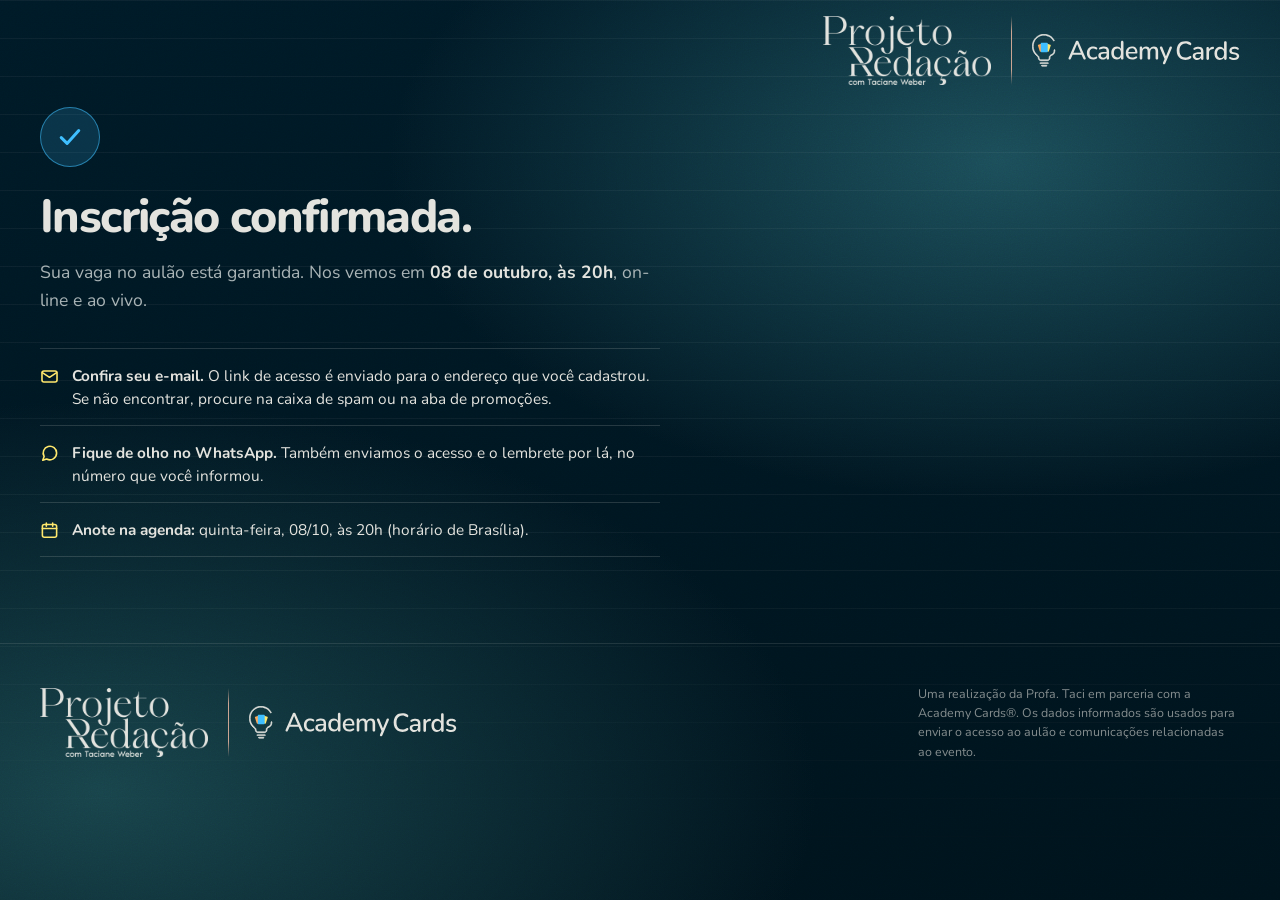
==== obrigado.html @ e360061c "Landing page do aulão Nova Cartilha do ENEM Página estática de evento único com conversão em inscriç" ====
<!DOCTYPE html>
<html lang="pt-BR">
<head>
<meta charset="UTF-8">
<meta name="viewport" content="width=device-width, initial-scale=1">
<title>Inscrição confirmada | Aulão Nova Cartilha do ENEM</title>
<meta name="description" content="Sua inscrição no aulão gratuito da nova Cartilha do ENEM foi registrada. O link de acesso chega por e-mail e WhatsApp.">
<meta name="robots" content="noindex, follow">

<link rel="icon" href="assets/img/favicon.svg" type="image/svg+xml">
<link rel="icon" href="assets/img/favicon-32.png" sizes="32x32">
<link rel="apple-touch-icon" href="assets/img/apple-touch-icon.png">
<meta name="theme-color" content="#001A27">

<link rel="preload" href="assets/fonts/nunito.woff2" as="font" type="font/woff2" crossorigin>
<link rel="stylesheet" href="assets/css/styles.css">
</head>

<body>
<div class="backdrop" aria-hidden="true"></div>

<header class="masthead masthead--flush">
  <div class="wrap">
    <div class="lockup rise" style="animation-delay:.05s">
      <img class="lockup__taci" src="assets/img/taci-wordmark.webp"
           alt="Projeto Redação com Taciane Weber" width="420" height="172">
      <div class="lockup__rule" aria-hidden="true"></div>
      <img class="lockup__academy" src="assets/img/academy-bone.svg"
           alt="Academy Cards" width="173" height="27">
    </div>
  </div>
</header>

<main class="thanks">
  <div class="wrap">
    <div class="thanks__inner">

      <div class="thanks__check rise" style="animation-delay:.12s" aria-hidden="true">
        <svg viewBox="0 0 24 24" fill="none" stroke="currentColor" stroke-width="2.6"
             stroke-linecap="round" stroke-linejoin="round">
          <path d="M4.5 12.5l5 5 10-11"/>
        </svg>
      </div>

      <h1 class="thanks__title rise" style="animation-delay:.18s">
        Inscrição confirmada.
      </h1>

      <p class="thanks__lede rise" style="animation-delay:.24s">
        Sua vaga no aulão está garantida. Nos vemos em
        <strong>08 de outubro, às 20h</strong>, on-line e ao vivo.
      </p>

      <ul class="steps rise" style="animation-delay:.3s">
        <li>
          <svg viewBox="0 0 24 24" fill="none" stroke="currentColor" stroke-width="2"
               stroke-linecap="round" stroke-linejoin="round" aria-hidden="true">
            <rect x="2.5" y="5" width="19" height="14" rx="2.5"/>
            <path d="M3 7l9 6 9-6"/>
          </svg>
          <span>
            <strong>Confira seu e-mail.</strong> O link de acesso é enviado para o
            endereço que você cadastrou. Se não encontrar, procure na caixa de
            spam ou na aba de promoções.
          </span>
        </li>
        <li>
          <svg viewBox="0 0 24 24" fill="none" stroke="currentColor" stroke-width="2"
               stroke-linecap="round" stroke-linejoin="round" aria-hidden="true">
            <path d="M21 11.5a8.5 8.5 0 01-12.6 7.4L3.5 20.5l1.7-4.8A8.5 8.5 0 1121 11.5z"/>
          </svg>
          <span>
            <strong>Fique de olho no WhatsApp.</strong> Também enviamos o acesso e
            o lembrete por lá, no número que você informou.
          </span>
        </li>
        <li>
          <svg viewBox="0 0 24 24" fill="none" stroke="currentColor" stroke-width="2"
               stroke-linecap="round" stroke-linejoin="round" aria-hidden="true">
            <rect x="3" y="4.5" width="18" height="16" rx="2.5"/>
            <path d="M3 9.5h18M8 2.5v4M16 2.5v4"/>
          </svg>
          <span>
            <strong>Anote na agenda:</strong> quinta-feira, 08/10, às 20h
            (horário de Brasília).
          </span>
        </li>
      </ul>

    </div>
  </div>
</main>

<footer class="footer">
  <div class="wrap footer__inner">
    <div class="lockup">
      <img class="lockup__taci" src="assets/img/taci-wordmark.webp"
           alt="Projeto Redação com Taciane Weber" width="420" height="172"
           loading="lazy" decoding="async">
      <div class="lockup__rule" aria-hidden="true"></div>
      <img class="lockup__academy" src="assets/img/academy-bone.svg"
           alt="Academy Cards" width="173" height="27" loading="lazy" decoding="async">
    </div>
    <p class="footer__fine">
      Uma realização da Profa. Taci em parceria com a Academy Cards®.
      Os dados informados são usados para enviar o acesso ao aulão e
      comunicações relacionadas ao evento.
    </p>
  </div>
</footer>
</body>
</html>
---- assets/css/styles.css ----
@import url("fonts.css");

/* ==========================================================================
   Aulão "Nova Cartilha do ENEM" - Profa. Taci × Academy Cards
   --------------------------------------------------------------------------
   Conceito: a página faz a ponte entre as duas identidades -
     · fundo navy da Academy com bloom teal da Taci - ela é iluminada pela parceria
     · pauta de folha de redação ao fundo, em opacidade mínima
   O azul #3FBFFF é reservado ao CTA e à tag: o botão é o ponto mais luminoso.

   Tipografia: Nunito em toda a página, a fonte oficial do manual da Academy
   Cards. Os títulos usam o peso 800 com tracking fechado, o que dá a eles
   presença de display sem sair da família da marca.
   ========================================================================== */

:root {
  /* Paleta-ponte */
  --navy: #001a27;
  --navy-deep: #00131c;
  --teal: #18434a;
  --bone: #e3e3de;
  --bone-dim: #a9b4b6;
  --blue: #3fbfff;
  --blue-hi: #7fd4ff;
  --rose: #cba593;
  --amber: #ffe86d;
  --paper: #f7f6f2;
  --danger: #a63a2b;
  --danger-on-dark: #ff9b8c;

  /* Tipografia - somente Nunito, fonte oficial da Academy Cards. */
  --sans: "Nunito", ui-sans-serif, "Segoe UI", system-ui, sans-serif;

  /* Ritmo */
  --gutter: 20px;
  --maxw: 1280px;
  --radius: 14px;
  --radius-lg: 22px;

  /* Sombras */
  --lift: 0 18px 50px -12px rgb(0 8 12 / 0.55);
  --lift-sm: 0 8px 24px -8px rgb(0 8 12 / 0.45);
}

@media (min-width: 768px) {
  :root { --gutter: 40px; }
}

/* --- Reset enxuto --------------------------------------------------------- */

*, *::before, *::after { box-sizing: border-box; }

html { -webkit-text-size-adjust: 100%; scroll-behavior: smooth; }

@media (prefers-reduced-motion: reduce) {
  html { scroll-behavior: auto; }
  *, *::before, *::after {
    animation-duration: 0.01ms !important;
    animation-iteration-count: 1 !important;
    transition-duration: 0.01ms !important;
  }
}

body {
  margin: 0;
  background: var(--navy);
  color: var(--bone);
  font-family: var(--sans);
  font-size: 1rem;
  line-height: 1.6;
  font-synthesis-weight: none;
  -webkit-font-smoothing: antialiased;
  overflow-x: hidden;
}

img, svg { display: block; max-width: 100%; }
h1, h2, h3, p, ul, figure { margin: 0; }
ul { padding: 0; list-style: none; }

:focus-visible {
  outline: 3px solid var(--blue);
  outline-offset: 3px;
  border-radius: 4px;
}

.wrap {
  width: 100%;
  max-width: var(--maxw);
  margin-inline: auto;
  padding-inline: var(--gutter);
}

.sr-only {
  position: absolute; width: 1px; height: 1px;
  padding: 0; margin: -1px; overflow: hidden;
  clip-path: inset(50%); white-space: nowrap;
}

/* --- Fundo: navy + bloom teal + pauta de redação -------------------------- */

.backdrop {
  position: fixed;
  inset: 0;
  z-index: -1;
  pointer-events: none;
  background:
    radial-gradient(
      70% 55% at 78% 18%,
      color-mix(in srgb, var(--teal) 92%, var(--blue)) 0%,
      transparent 68%
    ),
    radial-gradient(90% 70% at 8% 88%, var(--teal) 0%, transparent 62%),
    linear-gradient(175deg, var(--navy) 0%, var(--navy-deep) 100%);
}

/* Pauta de folha de redação. O motivo que diz "redação" sem nenhum clichê. */
.backdrop::before {
  content: "";
  position: absolute;
  inset: 0;
  background-image: repeating-linear-gradient(
    to bottom,
    color-mix(in srgb, var(--bone) 5%, transparent) 0 1px,
    transparent 1px 38px
  );
  mask-image: linear-gradient(to bottom, #000 0%, #000 62%, transparent 96%);
  -webkit-mask-image: linear-gradient(to bottom, #000 0%, #000 62%, transparent 96%);
}

/* Grão sutil, gerado via SVG - zero requisições extras. */
.backdrop::after {
  content: "";
  position: absolute;
  inset: 0;
  opacity: 0.16;
  mix-blend-mode: overlay;
  background-image: url("data:image/svg+xml,%3Csvg xmlns='http://www.w3.org/2000/svg' width='180' height='180'%3E%3Cfilter id='n'%3E%3CfeTurbulence type='fractalNoise' baseFrequency='0.85' numOctaves='3' stitchTiles='stitch'/%3E%3C/filter%3E%3Crect width='180' height='180' filter='url(%23n)'/%3E%3C/svg%3E");
}

/* --- Entrada escalonada --------------------------------------------------- */

@keyframes rise {
  from { opacity: 0; transform: translateY(14px); }
  to   { opacity: 1; transform: none; }
}

.rise {
  animation: rise 0.7s cubic-bezier(0.22, 1, 0.36, 1) backwards;
}

/* --- Header: lockup da parceria (não é menu) ------------------------------ */

/* O respiro de baixo é bem maior que o de cima: o card do formulário começa
   na altura do topo do hero e, com padding simétrico, encostava no lockup. */
.masthead {
  padding-block: clamp(14px, 4vw, 16px) clamp(22px, 4.5vw, 46px);
}

/* O respiro de baixo existe para o card do formulário não encostar no
   lockup. Na /obrigado não há card, e ele só empurrava o conteúdo. */
.masthead--flush { padding-bottom: 0; }

.lockup {
  display: flex;
  align-items: center;
  gap: clamp(12px, 3vw, 20px);
}

/* Lockup da parceria ancorado à direita, contrapondo o título alinhado
   à esquerda logo abaixo. */
.masthead .lockup { justify-content: flex-end; }

.lockup__taci {
  width: clamp(116px, 24vw, 168px);
  height: auto;
}

.lockup__rule {
  width: 1px;
  align-self: stretch;
  min-height: 34px;
  background: linear-gradient(
    to bottom, transparent, var(--rose) 22%, var(--rose) 78%, transparent
  );
  flex: none;
}

/* Bem maior que a medida bruta da Taci: o lockup da Academy é horizontal e
   baixo (6,4:1), então em largura igual ele ocupa menos da metade da altura
   do wordmark da Taci. Só com esta folga as duas marcas pesam o mesmo. */
.lockup__academy {
  width: clamp(138px, 29vw, 208px);
  height: auto;
}

/* --- Hero ----------------------------------------------------------------- */

.hero { padding-block: clamp(6px, 2vw, 12px) clamp(44px, 7vw, 72px); }

/* No mobile tudo empilha na ordem do DOM:
   tag → título → subtítulo → linha de data → apoio → formulário.

   No desktop são DUAS colunas: o texto do hero à esquerda e o formulário
   como coluna irmã, alinhada ao topo, ao lado do título. Com a foto fora
   da dobra a coluna esquerda é só texto, então o layout de duas colunas
   já cabe bem antes de 1200px. */
@media (min-width: 1040px) {
  .hero__grid {
    display: grid;
    grid-template-columns: minmax(0, 1fr) minmax(384px, 430px);
    align-items: start;
    column-gap: clamp(32px, 3.6vw, 52px);
  }

  /* A coluna de texto não acompanha toda a largura disponível: acima de
     ~660px o título vira uma faixa esticada e o bloco perde unidade. O que
     sobra da coluna vira respiro entre o texto e o card do formulário. */
  .hero__main { max-width: 660px; }

  /* Um pouco menor que os 3.6rem do mobile-first, para a segunda linha do
     título caber inteira dentro desses 660px. */
  .hero__title { font-size: clamp(2.5rem, 3.4vw, 3.05rem); }
}

/* Espaço entre a coluna do hero e o formulário quando ainda estão empilhados. */
@media (max-width: 1039.98px) {
  .hero__main { margin-bottom: clamp(26px, 5vw, 38px); }
}

.tag {
  display: inline-flex;
  align-items: center;
  gap: 9px;
  padding: 7px 16px 7px 13px;
  border-radius: 999px;
  background: var(--blue);
  color: var(--navy);
  font-size: 0.74rem;
  font-weight: 800;
  letter-spacing: 0.1em;
  text-transform: uppercase;
  box-shadow: 0 0 0 1px color-mix(in srgb, var(--blue) 40%, transparent),
              0 0 34px -6px color-mix(in srgb, var(--blue) 70%, transparent);
}

/* Ponto "ao vivo" pulsante - o único movimento contínuo da página. */
.tag__dot {
  width: 7px; height: 7px;
  border-radius: 50%;
  background: var(--navy);
  animation: blip 2.4s ease-in-out infinite;
}

@keyframes blip {
  0%, 100% { opacity: 1; transform: scale(1); }
  50%      { opacity: 0.35; transform: scale(0.7); }
}

.hero__title {
  font-weight: 800;
  font-size: clamp(2.1rem, 7.4vw, 3.6rem);
  line-height: 1.06;
  letter-spacing: -0.035em;
  margin-block: clamp(13px, 3.6vw, 14px) 0;
  text-wrap: balance;
}

.hero__title em {
  font-style: normal;
  font-weight: 800;
  color: var(--blue-hi);
}

.hero__sub {
  font-size: clamp(0.98rem, 2.4vw, 1.1rem);
  font-weight: 600;
  line-height: 1.45;
  color: var(--bone);
  margin-top: clamp(10px, 2.6vw, 12px);
  max-width: 34ch;
  text-wrap: balance;
}

@media (min-width: 1040px) { .hero__sub { max-width: 48ch; } }

.hero__sub strong { font-weight: 800; }

/* Quando o evento acontece. Fica imediatamente abaixo do subtitulo porque e a
   informacao que mais decide a inscricao. Sem --blue aqui: o azul e exclusivo
   do CTA e da tag, para o botao seguir sendo o ponto mais luminoso da tela. */
.eventline {
  display: flex;
  flex-wrap: wrap;
  align-items: baseline;
  gap: 4px 12px;
  margin-top: clamp(12px, 2vw, 14px);
  padding-block: clamp(8px, 1.2vw, 10px);
  border-top: 1px solid color-mix(in srgb, var(--bone) 22%, transparent);
  border-bottom: 1px solid color-mix(in srgb, var(--bone) 22%, transparent);
  font-size: clamp(0.98rem, 2.6vw, 1.12rem);
  font-weight: 600;
  color: var(--bone-dim);
  max-width: 34rem;
}

.eventline strong { color: var(--bone); font-weight: 800; }
.eventline b { color: var(--amber); font-weight: 800; }
.eventline__sep { color: var(--rose); }

/* O aulao e aberto a quem nao e aluno da professora. Discreto de proposito:
   e remocao de objecao, nao argumento de venda. */
.openness {
  display: flex;
  align-items: center;
  gap: 8px;
  margin-top: 18px;
  font-size: 0.88rem;
  font-weight: 600;
  color: var(--bone-dim);
}

.openness svg { width: 15px; height: 15px; flex: none; color: var(--amber); }


/* Chips de data - a informação que precisa ser lida em 2 segundos */
.facts {
  display: flex;
  flex-wrap: wrap;
  gap: 8px;
  margin-top: clamp(16px, 3.4vw, 28px);
}

.fact {
  display: inline-flex;
  align-items: center;
  gap: 7px;
  padding: 8px 14px;
  border-radius: 999px;
  border: 1px solid color-mix(in srgb, var(--bone) 22%, transparent);
  background: color-mix(in srgb, var(--navy) 55%, transparent);
  backdrop-filter: blur(6px);
  font-size: 0.86rem;
  font-weight: 700;
  letter-spacing: 0.01em;
  white-space: nowrap;
}

.fact svg { width: 15px; height: 15px; flex: none; color: var(--blue); }
.fact--free { border-color: color-mix(in srgb, var(--amber) 48%, transparent); }
.fact--free svg { color: var(--amber); }

/* --- Retrato -------------------------------------------------------------- */

.portrait { position: relative; }

/* Recorte 4:5 a partir do desktop, onde a foto divide a linha com o texto:
   o original é mais alto e desequilibraria a seção. */
@media (min-width: 880px) {
  .portrait__img {
    aspect-ratio: 4 / 5;
    object-fit: cover;
    object-position: 54% 16%;
  }
}

.portrait__img {
  width: 100%;
  height: auto;
  border-radius: var(--radius-lg);
  box-shadow: var(--lift), 0 0 0 1px color-mix(in srgb, var(--bone) 16%, transparent);
  /* A foto tem fundo creme; o fade inferior faz o retrato emergir do escuro
     em vez de virar um retângulo claro colado sobre o fundo. */
  mask-image: linear-gradient(to bottom, #000 0%, #000 74%, transparent 99%);
  -webkit-mask-image: linear-gradient(to bottom, #000 0%, #000 74%, transparent 99%);
}

/* Crédito da professora. Ficava sobreposto na base da foto, onde caía em
   cima da camisa branca e não lia. Como bloco de texto próprio ele lê sempre,
   e ainda ocupa a folga vertical da coluna do meio no desktop. */
.credit {
  margin-top: 26px;
  padding-left: 14px;
  border-left: 2px solid var(--rose);
}

.credit strong {
  display: block;
  font-size: 0.98rem;
  font-weight: 800;
  letter-spacing: -0.01em;
  color: var(--bone);
}

.credit span {
  display: block;
  margin-top: 1px;
  font-size: 0.82rem;
  color: var(--bone-dim);
}

/* Ponte para a seção da professora, para quem quiser a credencial antes
   de preencher o formulário. Sublinhado em vez de azul: o --blue continua
   exclusivo do CTA. */
.credit__link {
  color: var(--bone);
  font-weight: 700;
  text-decoration: underline;
  text-decoration-color: var(--rose);
  text-underline-offset: 3px;
}

.credit__link:hover { text-decoration-color: var(--bone); }

/* --- Card do formulário --------------------------------------------------- */

.card {
  background: var(--paper);
  color: var(--navy);
  border-radius: var(--radius-lg);
  padding: clamp(20px, 4.2vw, 24px);
  box-shadow: var(--lift), 0 0 0 1px rgb(255 255 255 / 0.08);
  scroll-margin-top: 18px;
}

.card__title {
  font-weight: 800;
  font-size: clamp(1.3rem, 4.2vw, 1.5rem);
  line-height: 1.18;
  letter-spacing: -0.025em;
}

.card__hint {
  margin-top: 6px;
  font-size: 0.88rem;
  line-height: 1.5;
  color: color-mix(in srgb, var(--navy) 66%, #fff);
}

/* --- Campos --------------------------------------------------------------- */

.form { margin-top: 14px; }

.field + .field { margin-top: 11px; }

.field__label {
  display: block;
  font-size: 0.83rem;
  font-weight: 800;
  letter-spacing: 0.02em;
  margin-bottom: 5px;
  color: color-mix(in srgb, var(--navy) 84%, #fff);
}

.field__input {
  width: 100%;
  min-height: 50px;
  padding: 12px 14px;
  font: inherit;
  font-size: 1rem; /* 16px: impede o zoom automático no iOS */
  color: var(--navy);
  background: #fff;
  border: 1.5px solid color-mix(in srgb, var(--navy) 22%, #fff);
  border-radius: var(--radius);
  transition: border-color 0.15s ease, box-shadow 0.15s ease;
  appearance: none;
}

.field__input::placeholder { color: color-mix(in srgb, var(--navy) 55%, #fff); }

.field__input:hover { border-color: color-mix(in srgb, var(--navy) 38%, #fff); }

.field__input:focus {
  outline: none;
  border-color: var(--teal);
  box-shadow: 0 0 0 4px color-mix(in srgb, var(--teal) 16%, transparent);
}

.field__input[aria-invalid="true"] {
  border-color: var(--danger);
  background: color-mix(in srgb, var(--danger) 5%, #fff);
}

.field__input[aria-invalid="true"]:focus {
  box-shadow: 0 0 0 4px color-mix(in srgb, var(--danger) 16%, transparent);
}

/* Mensagem de erro - ocupa espaço só quando existe */
.field__msg {
  display: none;
  margin-top: 6px;
  font-size: 0.82rem;
  font-weight: 700;
  line-height: 1.4;
  color: var(--danger);
}

.field__msg:not(:empty) { display: block; }

/* Sugestão de correção de domínio: é ajuda, não veredito - por isso âmbar. */
.field__suggest {
  display: none;
  margin-top: 6px;
  font-size: 0.82rem;
  line-height: 1.45;
  color: color-mix(in srgb, var(--navy) 74%, #fff);
}

.field__suggest:not(:empty) { display: block; }

.field__suggest button {
  font: inherit;
  font-weight: 800;
  color: var(--teal);
  background: color-mix(in srgb, var(--amber) 42%, transparent);
  border: 0;
  border-radius: 6px;
  padding: 2px 7px;
  margin-left: 2px;
  cursor: pointer;
}

.field__suggest button:hover {
  background: color-mix(in srgb, var(--amber) 72%, transparent);
}

/* Honeypot do Zoho: fora da tela, nunca preenchido. */
.hp {
  position: absolute !important;
  left: -9999px !important;
  width: 1px; height: 1px;
  opacity: 0;
}

/* --- CTA ------------------------------------------------------------------ */

.cta {
  display: flex;
  align-items: center;
  justify-content: center;
  gap: 10px;
  width: 100%;
  min-height: 56px;
  margin-top: 16px;
  padding: 14px 20px;
  font-family: var(--sans);
  /* Fica em uma linha só a partir de ~360px de tela. */
  font-size: clamp(0.88rem, 3.4vw, 1.02rem);
  font-weight: 800;
  letter-spacing: 0.01em;
  color: var(--navy);
  background: var(--blue);
  border: 0;
  border-radius: var(--radius);
  cursor: pointer;
  text-decoration: none;
  box-shadow: 0 8px 22px -8px color-mix(in srgb, var(--blue) 85%, transparent);
  transition: transform 0.14s ease, box-shadow 0.18s ease, background-color 0.18s ease;
}

.cta:hover:not(:disabled) {
  background: var(--blue-hi);
  transform: translateY(-2px);
  box-shadow: 0 14px 28px -8px color-mix(in srgb, var(--blue) 90%, transparent);
}

.cta:active:not(:disabled) { transform: translateY(0); }

.cta:disabled { opacity: 0.62; cursor: progress; transform: none; }

.cta svg { width: 18px; height: 18px; flex: none; }

.cta.is-busy svg { animation: spin 0.9s linear infinite; }

@keyframes spin { to { transform: rotate(360deg); } }

/* Erro de resumo no topo do form */
.form__alert {
  display: none;
  margin-bottom: 14px;
  padding: 11px 14px;
  border-radius: var(--radius);
  border: 1.5px solid color-mix(in srgb, var(--danger) 45%, transparent);
  background: color-mix(in srgb, var(--danger) 8%, #fff);
  color: var(--danger);
  font-size: 0.86rem;
  font-weight: 700;
}

.form__alert:not(:empty) { display: block; }

/* --- Seção: o que você vai entender --------------------------------------- */

.agenda {
  background: color-mix(in srgb, var(--teal) 62%, transparent);
  border-block: 1px solid color-mix(in srgb, var(--bone) 12%, transparent);
  padding-block: clamp(44px, 8vw, 76px);
}

.agenda__title {
  font-weight: 800;
  font-size: clamp(1.6rem, 5vw, 2.35rem);
  line-height: 1.14;
  letter-spacing: -0.03em;
  text-wrap: balance;
}

.agenda__lede {
  margin-top: clamp(10px, 1.8vw, 14px);
  max-width: 56ch;
  font-size: clamp(0.98rem, 2.3vw, 1.08rem);
  line-height: 1.55;
  color: var(--bone-dim);
  text-wrap: pretty;
}

.agenda__list {
  display: grid;
  margin-top: clamp(24px, 4vw, 38px);
  counter-reset: item;
}

/* Duas colunas a partir de 760px. Em coluna única os seis blocos com
   descrição passariam de 1.200px de altura antes do CTA final. */
@media (min-width: 760px) {
  .agenda__list {
    grid-template-columns: 1fr 1fr;
    column-gap: clamp(28px, 4vw, 56px);
  }
}

.agenda__item {
  padding-block: clamp(16px, 2.2vw, 20px);
  border-top: 1px solid color-mix(in srgb, var(--bone) 16%, transparent);
}

/* O número virou olho-de-seção acima do título: como os itens agora têm
   descrição, inline ele brigava com a primeira linha do parágrafo. */
.agenda__item::before {
  counter-increment: item;
  content: counter(item, decimal-leading-zero);
  display: block;
  font-size: 0.76rem;
  font-weight: 800;
  color: var(--amber);
  letter-spacing: 0.14em;
  font-variant-numeric: tabular-nums;
}

.agenda__name {
  margin-top: 5px;
  font-size: clamp(1.02rem, 2.4vw, 1.12rem);
  font-weight: 800;
  line-height: 1.3;
  letter-spacing: -0.015em;
  text-wrap: balance;
}

.agenda__desc {
  margin-top: 7px;
  max-width: 46ch;
  font-size: clamp(0.91rem, 2.2vw, 0.97rem);
  line-height: 1.6;
  color: var(--bone-dim);
  text-wrap: pretty;
}

/* --- Seção: a professora -------------------------------------------------- */

.teacher {
  padding-block: clamp(46px, 8vw, 82px);
  scroll-margin-top: 20px;
}

.teacher__grid {
  display: grid;
  gap: clamp(26px, 5vw, 40px);
  align-items: center;
}

@media (min-width: 880px) {
  .teacher__grid {
    grid-template-columns: minmax(250px, 340px) minmax(0, 1fr);
    column-gap: clamp(36px, 5vw, 64px);
  }
}

/* A foto já não divide espaço com o formulário: aqui ela pode centralizar
   no mobile e ocupar a coluna inteira no desktop. */
.teacher__portrait {
  width: 100%;
  max-width: 340px;
  margin-inline: auto;
}

@media (min-width: 880px) { .teacher__portrait { margin-inline: 0; } }

.teacher__eyebrow {
  font-size: 0.74rem;
  font-weight: 800;
  letter-spacing: 0.14em;
  text-transform: uppercase;
  color: var(--rose);
}

.teacher__name {
  margin-top: 8px;
  font-weight: 800;
  font-size: clamp(1.5rem, 4.6vw, 2.1rem);
  line-height: 1.14;
  letter-spacing: -0.03em;
}

.teacher__bio {
  margin-top: clamp(14px, 2.4vw, 18px);
  font-size: clamp(0.96rem, 2.3vw, 1.04rem);
  line-height: 1.62;
  color: var(--bone-dim);
  max-width: 62ch;
}

.teacher__bio strong { color: var(--bone); font-weight: 800; }

.teacher__marks { margin-top: clamp(20px, 3vw, 26px); }

/* Sem ícone: o padding-left do chip viria do gap do ícone ausente. */
.teacher__marks .fact { white-space: normal; }

/* --- Fechamento ----------------------------------------------------------- */

.closer {
  padding-block: clamp(48px, 9vw, 84px);
  text-align: center;
}

.closer__title {
  font-weight: 800;
  font-size: clamp(1.5rem, 5vw, 2.2rem);
  line-height: 1.16;
  letter-spacing: -0.03em;
  text-wrap: balance;
}

.closer__meta {
  margin-top: 14px;
  color: var(--bone-dim);
  font-size: clamp(0.96rem, 2.3vw, 1.05rem);
}

.closer__meta strong { color: var(--blue); font-weight: 800; }

/* fit-content, não auto: o .cta é um <a> com display:flex, ou seja, é
   block-level - com width:auto ele esticaria pela largura toda do .wrap. */
.closer .cta {
  width: fit-content;
  min-width: min(340px, 100%);
  max-width: 100%;
  margin-inline: auto;
  margin-top: 26px;
}

/* --- Footer --------------------------------------------------------------- */

.footer {
  border-top: 1px solid color-mix(in srgb, var(--bone) 12%, transparent);
  padding-block: clamp(26px, 5vw, 40px);
}

.footer__inner {
  display: flex;
  flex-direction: column;
  align-items: center;
  gap: 18px;
  text-align: center;
}

@media (min-width: 720px) {
  .footer__inner { flex-direction: row; justify-content: space-between; text-align: left; }
}

.footer__fine {
  font-size: 0.78rem;
  line-height: 1.55;
  color: color-mix(in srgb, var(--bone) 58%, transparent);
  max-width: 46ch;
}

/* --- Página /obrigado ----------------------------------------------------- */

/* Ancorado no topo, não centralizado: com align-items:center a sobra do
   min-height virava espaço acima do conteúdo, logo abaixo do lockup. O
   min-height fica só para o rodapé não subir em telas altas. */
.thanks {
  display: flex;
  align-items: flex-start;
  min-height: 62vh;
  padding-block: clamp(12px, 2.5vw, 22px) clamp(40px, 8vw, 80px);
}

.thanks__inner { max-width: 620px; }

.thanks__check {
  display: grid;
  place-items: center;
  width: 60px; height: 60px;
  border-radius: 50%;
  background: color-mix(in srgb, var(--blue) 16%, transparent);
  border: 1.5px solid color-mix(in srgb, var(--blue) 55%, transparent);
  color: var(--blue);
  margin-bottom: 24px;
}

.thanks__check svg { width: 28px; height: 28px; }

.thanks__title {
  font-weight: 800;
  font-size: clamp(1.9rem, 6.5vw, 2.9rem);
  line-height: 1.1;
  letter-spacing: -0.035em;
  text-wrap: balance;
}

.thanks__lede {
  margin-top: 16px;
  font-size: clamp(1rem, 2.4vw, 1.1rem);
  line-height: 1.6;
  color: var(--bone-dim);
}

.thanks__lede strong { color: var(--bone); font-weight: 700; }

.steps {
  margin-top: clamp(26px, 4vw, 34px);
  border-top: 1px solid color-mix(in srgb, var(--bone) 16%, transparent);
}

.steps li {
  display: grid;
  grid-template-columns: auto 1fr;
  gap: 13px;
  align-items: start;
  padding-block: 15px;
  border-bottom: 1px solid color-mix(in srgb, var(--bone) 16%, transparent);
  font-size: 0.96rem;
  line-height: 1.5;
}

.steps svg { width: 19px; height: 19px; margin-top: 3px; color: var(--amber); flex: none; }
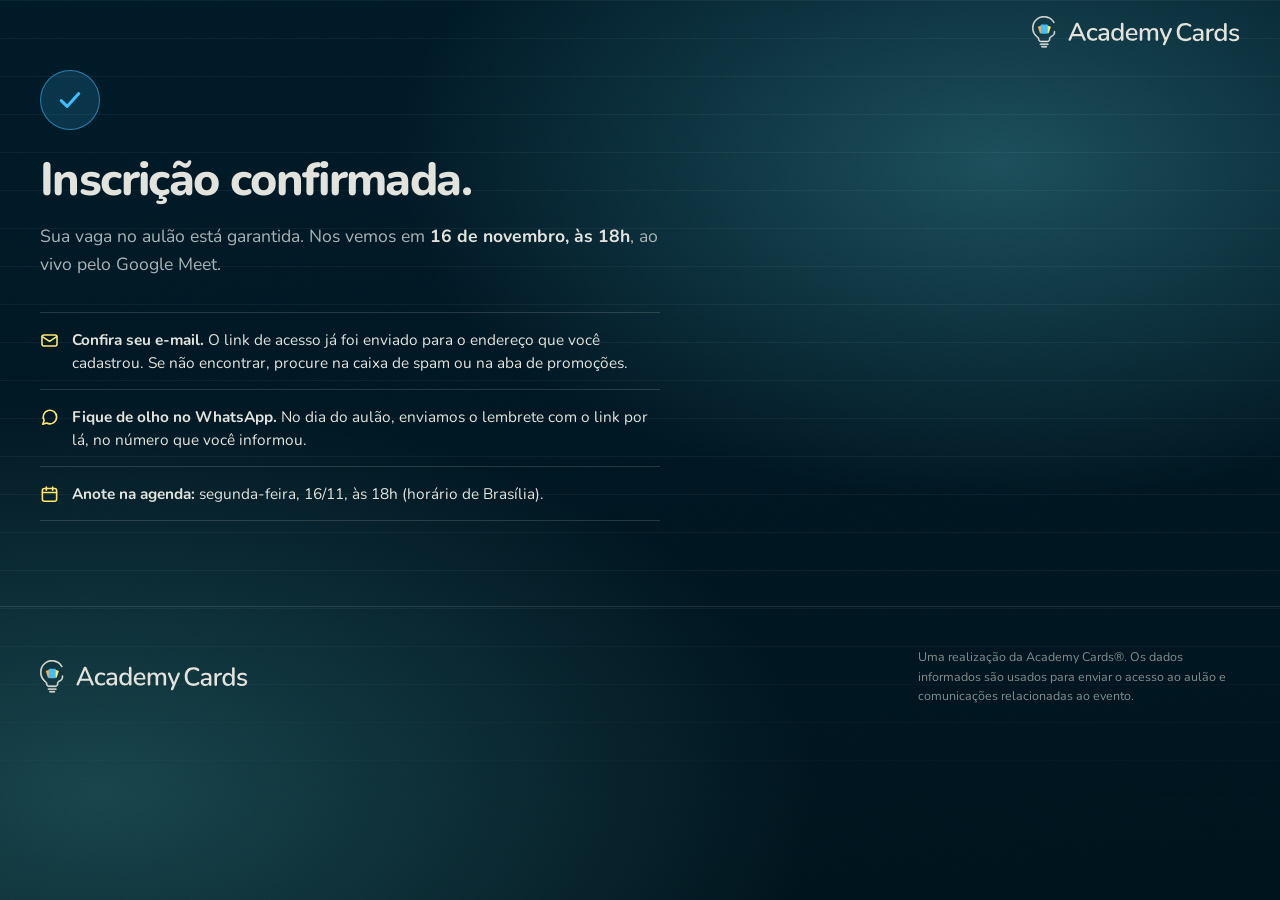
==== commit 2cd5f879: "feat: landing page do aulão de demonstração do app (16/11, 18h) Troca o conteúdo do aulão da Profa. " ====
--- a/obrigado.html
+++ b/obrigado.html
@@ -3,9 +3,20 @@
 <head>
 <meta charset="UTF-8">
 <meta name="viewport" content="width=device-width, initial-scale=1">
-<title>Inscrição confirmada | Aulão Nova Cartilha do ENEM</title>
-<meta name="description" content="Sua inscrição no aulão gratuito da nova Cartilha do ENEM foi registrada. O link de acesso chega por e-mail e WhatsApp.">
+<title>Inscrição confirmada | Aulão gratuito Academy Cards</title>
+<meta name="description" content="Sua inscrição no aulão gratuito de demonstração da Academy Cards foi registrada. O link de acesso chega por e-mail e WhatsApp.">
 <meta name="robots" content="noindex, follow">
+
+<!-- Google Tag Manager (mesmo container da LP principal). Esta página é o
+     returnURL do Zoho: a visualização dela é o gatilho da conversão de lead. -->
+<script>
+(function(w,d,s,l,i){w[l]=w[l]||[];w[l].push({'gtm.start':
+new Date().getTime(),event:'gtm.js'});var f=d.getElementsByTagName(s)[0],
+j=d.createElement(s),dl=l!='dataLayer'?'&l='+l:'';j.async=true;j.src=
+'https://www.googletagmanager.com/gtm.js?id='+i+dl;f.parentNode.insertBefore(j,f);
+})(window,document,'script','dataLayer','GTM-5WTS9N2S');
+</script>
+<!-- End Google Tag Manager -->
 
 <link rel="icon" href="assets/img/favicon.svg" type="image/svg+xml">
 <link rel="icon" href="assets/img/favicon-32.png" sizes="32x32">
@@ -17,14 +28,16 @@
 </head>
 
 <body>
+<!-- Google Tag Manager (noscript) -->
+<noscript><iframe src="https://www.googletagmanager.com/ns.html?id=GTM-5WTS9N2S"
+height="0" width="0" style="display:none;visibility:hidden"></iframe></noscript>
+<!-- End Google Tag Manager (noscript) -->
+
 <div class="backdrop" aria-hidden="true"></div>
 
 <header class="masthead masthead--flush">
   <div class="wrap">
     <div class="lockup rise" style="animation-delay:.05s">
-      <img class="lockup__taci" src="assets/img/taci-wordmark.webp"
-           alt="Projeto Redação com Taciane Weber" width="420" height="172">
-      <div class="lockup__rule" aria-hidden="true"></div>
       <img class="lockup__academy" src="assets/img/academy-bone.svg"
            alt="Academy Cards" width="173" height="27">
     </div>
@@ -48,7 +61,7 @@
 
       <p class="thanks__lede rise" style="animation-delay:.24s">
         Sua vaga no aulão está garantida. Nos vemos em
-        <strong>08 de outubro, às 20h</strong>, on-line e ao vivo.
+        <strong>16 de novembro, às 18h</strong>, ao vivo pelo Google Meet.
       </p>
 
       <ul class="steps rise" style="animation-delay:.3s">
@@ -59,7 +72,7 @@
             <path d="M3 7l9 6 9-6"/>
           </svg>
           <span>
-            <strong>Confira seu e-mail.</strong> O link de acesso é enviado para o
+            <strong>Confira seu e-mail.</strong> O link de acesso já foi enviado para o
             endereço que você cadastrou. Se não encontrar, procure na caixa de
             spam ou na aba de promoções.
           </span>
@@ -70,8 +83,8 @@
             <path d="M21 11.5a8.5 8.5 0 01-12.6 7.4L3.5 20.5l1.7-4.8A8.5 8.5 0 1121 11.5z"/>
           </svg>
           <span>
-            <strong>Fique de olho no WhatsApp.</strong> Também enviamos o acesso e
-            o lembrete por lá, no número que você informou.
+            <strong>Fique de olho no WhatsApp.</strong> No dia do aulão, enviamos
+            o lembrete com o link por lá, no número que você informou.
           </span>
         </li>
         <li>
@@ -81,7 +94,7 @@
             <path d="M3 9.5h18M8 2.5v4M16 2.5v4"/>
           </svg>
           <span>
-            <strong>Anote na agenda:</strong> quinta-feira, 08/10, às 20h
+            <strong>Anote na agenda:</strong> segunda-feira, 16/11, às 18h
             (horário de Brasília).
           </span>
         </li>
@@ -94,15 +107,11 @@
 <footer class="footer">
   <div class="wrap footer__inner">
     <div class="lockup">
-      <img class="lockup__taci" src="assets/img/taci-wordmark.webp"
-           alt="Projeto Redação com Taciane Weber" width="420" height="172"
-           loading="lazy" decoding="async">
-      <div class="lockup__rule" aria-hidden="true"></div>
       <img class="lockup__academy" src="assets/img/academy-bone.svg"
            alt="Academy Cards" width="173" height="27" loading="lazy" decoding="async">
     </div>
     <p class="footer__fine">
-      Uma realização da Profa. Taci em parceria com a Academy Cards®.
+      Uma realização da Academy Cards®.
       Os dados informados são usados para enviar o acesso ao aulão e
       comunicações relacionadas ao evento.
     </p>
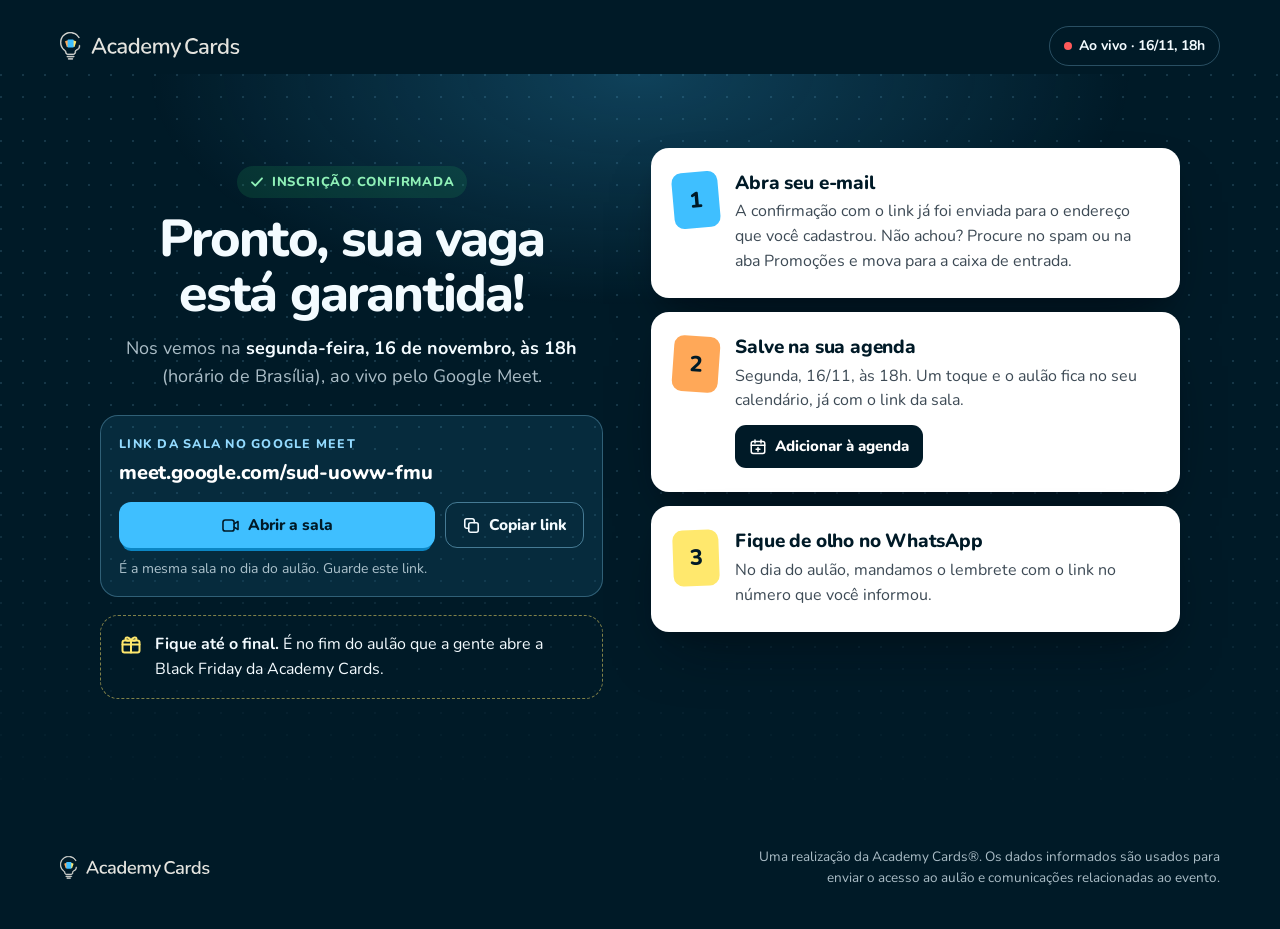
==== commit 94a0872e: "feat: redesenho da LP do aulão demo (16/11) com anti-bot no formulário Página de inscrição redesenha" ====
--- a/obrigado.html
+++ b/obrigado.html
@@ -2,9 +2,9 @@
 <html lang="pt-BR">
 <head>
 <meta charset="UTF-8">
-<meta name="viewport" content="width=device-width, initial-scale=1">
-<title>Inscrição confirmada | Aulão gratuito Academy Cards</title>
-<meta name="description" content="Sua inscrição no aulão gratuito de demonstração da Academy Cards foi registrada. O link de acesso chega por e-mail e WhatsApp.">
+<meta name="viewport" content="width=device-width, initial-scale=1, viewport-fit=cover">
+<title>Vaga garantida | Aulão gratuito Academy Cards</title>
+<meta name="description" content="Sua inscrição no aulão gratuito de demonstração da Academy Cards foi registrada. O link de acesso chega por e-mail e o lembrete, pelo WhatsApp.">
 <meta name="robots" content="noindex, follow">
 
 <!-- Google Tag Manager (mesmo container da LP principal). Esta página é o
@@ -23,8 +23,10 @@
 <link rel="apple-touch-icon" href="assets/img/apple-touch-icon.png">
 <meta name="theme-color" content="#001A27">
 
-<link rel="preload" href="assets/fonts/nunito.woff2" as="font" type="font/woff2" crossorigin>
-<link rel="stylesheet" href="assets/css/styles.css">
+<!-- Caminhos absolutos: a página também é servida em /obrigado e em
+     /obrigado/index.html (ver deploy.sh), onde o relativo quebraria. -->
+<link rel="preload" href="/assets/fonts/nunito.woff2" as="font" type="font/woff2" crossorigin>
+<link rel="stylesheet" href="/assets/css/styles.css">
 </head>
 
 <body>
@@ -33,83 +35,137 @@
 height="0" width="0" style="display:none;visibility:hidden"></iframe></noscript>
 <!-- End Google Tag Manager (noscript) -->
 
-<div class="backdrop" aria-hidden="true"></div>
-
-<header class="masthead masthead--flush">
-  <div class="wrap">
-    <div class="lockup rise" style="animation-delay:.05s">
-      <img class="lockup__academy" src="assets/img/academy-bone.svg"
-           alt="Academy Cards" width="173" height="27">
-    </div>
+<header class="masthead">
+  <div class="wrap masthead__inner">
+    <img class="masthead__logo rise" src="/assets/img/academy-bone.svg"
+         alt="Academy Cards" width="173" height="27">
+    <p class="masthead__when rise" style="animation-delay:.08s">
+      <span class="live-dot" aria-hidden="true"></span>
+      Ao vivo · 16/11, 18h
+    </p>
   </div>
 </header>
 
 <main class="thanks">
   <div class="wrap">
-    <div class="thanks__inner">
+    <!-- Duas colunas no computador. Esquerda: confirmação, link da sala e
+         aviso da Black. Direita: os três passos. Os blocos são filhos diretos
+         do grid; no celular ficam numa coluna: confirmação, link, passos e
+         aviso. -->
+    <div class="thanks__grid">
 
-      <div class="thanks__check rise" style="animation-delay:.12s" aria-hidden="true">
-        <svg viewBox="0 0 24 24" fill="none" stroke="currentColor" stroke-width="2.6"
-             stroke-linecap="round" stroke-linejoin="round">
+    <div class="thanks__head">
+      <p class="thanks__badge rise" style="animation-delay:.1s">
+        <svg viewBox="0 0 24 24" fill="none" stroke="currentColor" stroke-width="2.8"
+             stroke-linecap="round" stroke-linejoin="round" aria-hidden="true">
           <path d="M4.5 12.5l5 5 10-11"/>
         </svg>
+        Inscrição confirmada
+      </p>
+
+      <h1 class="thanks__title rise" style="animation-delay:.2s">
+        Pronto, sua vaga está garantida!
+      </h1>
+
+      <p class="thanks__lede rise" style="animation-delay:.26s">
+        Nos vemos na <strong>segunda-feira, 16 de novembro, às 18h</strong>
+        (horário de Brasília), ao vivo pelo Google Meet.
+      </p>
+
+      <p class="thanks__count rise" style="animation-delay:.3s" data-countdown></p>
+    </div><!-- /.thanks__head -->
+
+      <!-- Link da sala: o mesmo do e-mail de confirmação e das mensagens de
+           WhatsApp. Se a sala mudar, atualizar aqui, no convite de agenda
+           abaixo e no template do e-mail. -->
+      <div class="meet rise" style="animation-delay:.34s">
+        <p class="meet__label">Link da sala no Google Meet</p>
+        <p class="meet__url" id="meetUrl">meet.google.com/sud-uoww-fmu</p>
+        <div class="meet__actions">
+          <a class="meet__open" href="https://meet.google.com/sud-uoww-fmu"
+             target="_blank" rel="noopener">
+            <svg viewBox="0 0 24 24" fill="none" stroke="currentColor" stroke-width="2"
+                 stroke-linecap="round" stroke-linejoin="round" aria-hidden="true">
+              <rect x="2.5" y="5" width="14" height="14" rx="3"/>
+              <path d="M16.5 10l5-3v10l-5-3"/>
+            </svg>
+            Abrir a sala
+          </a>
+          <button class="meet__copy" type="button"
+                  data-copy="https://meet.google.com/sud-uoww-fmu">
+            <svg viewBox="0 0 24 24" fill="none" stroke="currentColor" stroke-width="2"
+                 stroke-linecap="round" stroke-linejoin="round" aria-hidden="true">
+              <rect x="8.5" y="8.5" width="12" height="12" rx="2.5"/>
+              <path d="M15.5 8.5V6a2.5 2.5 0 00-2.5-2.5H6A2.5 2.5 0 003.5 6v7A2.5 2.5 0 006 15.5h2.5"/>
+            </svg>
+            <span data-copy-label>Copiar link</span>
+          </button>
+        </div>
+        <p class="meet__note">É a mesma sala no dia do aulão. Guarde este link.</p>
       </div>
 
-      <h1 class="thanks__title rise" style="animation-delay:.18s">
-        Inscrição confirmada.
-      </h1>
+      <!-- Três passos para a inscrição virar presença. -->
+      <ol class="todo rise" style="animation-delay:.36s">
+        <li class="todo__item">
+          <div class="todo__body">
+            <h2 class="todo__title">Abra seu e-mail</h2>
+            <p class="todo__text">
+              A confirmação com o link já foi enviada para o endereço que você
+              cadastrou. Não achou? Procure no spam ou na aba Promoções e mova
+              para a caixa de entrada.
+            </p>
+          </div>
+        </li>
+        <li class="todo__item">
+          <div class="todo__body">
+            <h2 class="todo__title">Salve na sua agenda</h2>
+            <p class="todo__text">
+              Segunda, 16/11, às 18h. Um toque e o aulão fica no seu calendário,
+              já com o link da sala.
+            </p>
+            <!-- Mesmo convite do e-mail de confirmação: 18h às 19h30, com o
+                 link da sala na descrição e no local. -->
+            <a class="todo__action" target="_blank" rel="noopener"
+               href="https://calendar.google.com/calendar/render?action=TEMPLATE&amp;text=Aul%C3%A3o%20gratuito%20Academy%20Cards&amp;dates=20261116T210000Z%2F20261116T223000Z&amp;details=Demonstra%C3%A7%C3%A3o%20gratuita%20do%20aplicativo%20Academy%20Cards.%20Sala%3A%20https%3A%2F%2Fmeet.google.com%2Fsud-uoww-fmu&amp;location=https%3A%2F%2Fmeet.google.com%2Fsud-uoww-fmu">
+              <svg viewBox="0 0 24 24" fill="none" stroke="currentColor" stroke-width="2"
+                   stroke-linecap="round" stroke-linejoin="round" aria-hidden="true">
+                <rect x="3" y="4.5" width="18" height="16" rx="2.5"/>
+                <path d="M3 9.5h18M8 2.5v4M16 2.5v4M12 12.5v5M9.5 15h5"/>
+              </svg>
+              Adicionar à agenda
+            </a>
+          </div>
+        </li>
+        <li class="todo__item">
+          <div class="todo__body">
+            <h2 class="todo__title">Fique de olho no WhatsApp</h2>
+            <p class="todo__text">
+              No dia do aulão, mandamos o lembrete com o link no número que você
+              informou.
+            </p>
+          </div>
+        </li>
+      </ol>
 
-      <p class="thanks__lede rise" style="animation-delay:.24s">
-        Sua vaga no aulão está garantida. Nos vemos em
-        <strong>16 de novembro, às 18h</strong>, ao vivo pelo Google Meet.
+      <p class="thanks__tip rise" style="animation-delay:.42s">
+        <svg viewBox="0 0 24 24" fill="none" stroke="currentColor" stroke-width="2"
+             stroke-linecap="round" stroke-linejoin="round" aria-hidden="true">
+          <rect x="3.5" y="8.5" width="17" height="12" rx="2"/>
+          <path d="M3.5 12.5h17M12 8.5v12M12 8.5c-1.5-3.5-5.5-4-5.5-1.5S10 8.5 12 8.5zM12 8.5c1.5-3.5 5.5-4 5.5-1.5S14 8.5 12 8.5z"/>
+        </svg>
+        <span>
+          <strong>Fique até o final.</strong> É no fim do aulão que a gente abre a
+          Black Friday da Academy Cards.
+        </span>
       </p>
-
-      <ul class="steps rise" style="animation-delay:.3s">
-        <li>
-          <svg viewBox="0 0 24 24" fill="none" stroke="currentColor" stroke-width="2"
-               stroke-linecap="round" stroke-linejoin="round" aria-hidden="true">
-            <rect x="2.5" y="5" width="19" height="14" rx="2.5"/>
-            <path d="M3 7l9 6 9-6"/>
-          </svg>
-          <span>
-            <strong>Confira seu e-mail.</strong> O link de acesso já foi enviado para o
-            endereço que você cadastrou. Se não encontrar, procure na caixa de
-            spam ou na aba de promoções.
-          </span>
-        </li>
-        <li>
-          <svg viewBox="0 0 24 24" fill="none" stroke="currentColor" stroke-width="2"
-               stroke-linecap="round" stroke-linejoin="round" aria-hidden="true">
-            <path d="M21 11.5a8.5 8.5 0 01-12.6 7.4L3.5 20.5l1.7-4.8A8.5 8.5 0 1121 11.5z"/>
-          </svg>
-          <span>
-            <strong>Fique de olho no WhatsApp.</strong> No dia do aulão, enviamos
-            o lembrete com o link por lá, no número que você informou.
-          </span>
-        </li>
-        <li>
-          <svg viewBox="0 0 24 24" fill="none" stroke="currentColor" stroke-width="2"
-               stroke-linecap="round" stroke-linejoin="round" aria-hidden="true">
-            <rect x="3" y="4.5" width="18" height="16" rx="2.5"/>
-            <path d="M3 9.5h18M8 2.5v4M16 2.5v4"/>
-          </svg>
-          <span>
-            <strong>Anote na agenda:</strong> segunda-feira, 16/11, às 18h
-            (horário de Brasília).
-          </span>
-        </li>
-      </ul>
-
-    </div>
+    </div><!-- /.thanks__grid -->
   </div>
 </main>
 
 <footer class="footer">
   <div class="wrap footer__inner">
-    <div class="lockup">
-      <img class="lockup__academy" src="assets/img/academy-bone.svg"
-           alt="Academy Cards" width="173" height="27" loading="lazy" decoding="async">
-    </div>
+    <img class="footer__logo" src="/assets/img/academy-bone.svg"
+         alt="Academy Cards" width="173" height="27" loading="lazy" decoding="async">
     <p class="footer__fine">
       Uma realização da Academy Cards®.
       Os dados informados são usados para enviar o acesso ao aulão e
@@ -117,5 +173,7 @@
     </p>
   </div>
 </footer>
+
+<script src="/assets/js/ui.js" defer></script>
 </body>
 </html>
--- a/assets/css/styles.css
+++ b/assets/css/styles.css
@@ -1,45 +1,61 @@
 @import url("fonts.css");
 
 /* ==========================================================================
-   Aulão "Nova Cartilha do ENEM" - Profa. Taci × Academy Cards
+   Aulão de demonstração da Academy Cards (16/11/2026, 18h)
    --------------------------------------------------------------------------
-   Conceito: a página faz a ponte entre as duas identidades -
-     · fundo navy da Academy com bloom teal da Taci - ela é iluminada pela parceria
-     · pauta de folha de redação ao fundo, em opacidade mínima
-   O azul #3FBFFF é reservado ao CTA e à tag: o botão é o ponto mais luminoso.
-
-   Tipografia: Nunito em toda a página, a fonte oficial do manual da Academy
-   Cards. Os títulos usam o peso 800 com tracking fechado, o que dá a eles
-   presença de display sem sair da família da marca.
+   Conceito: "o baralho da marca". As três cartas do logo (laranja, azul e
+   amarela) viram a linguagem da página:
+     · o formulário é a carta da frente, com as cartas laranja e amarela
+       abertas em leque atrás dele e o Axel espiando por cima;
+     · as dúvidas são flashcards de verdade: pergunta na frente, resposta
+       no verso, um toque para virar;
+     · o roteiro do aulão é uma pilha de cards numerados.
+
+   Mobile primeiro: o tráfego vem de reels e anúncios no Instagram e TikTok.
+   No celular, título, data e formulário cabem no começo da rolagem e uma
+   barra fixa leva de volta ao formulário quando ele sai da tela.
+
+   Tipografia: só Nunito, a fonte oficial do manual. Títulos em 800 com
+   tracking fechado para ganhar presença de display sem sair da família.
+   Cor: navy de fundo, azul #3FBFFF como cor de ação, laranja e amarelo só
+   como acento (o manual não permite as cores secundárias como fundo de logo).
    ========================================================================== */
 
 :root {
-  /* Paleta-ponte */
+  /* Marca */
   --navy: #001a27;
-  --navy-deep: #00131c;
-  --teal: #18434a;
-  --bone: #e3e3de;
-  --bone-dim: #a9b4b6;
+  --navy-2: #00273b;
+  --navy-3: #003d5c;
   --blue: #3fbfff;
-  --blue-hi: #7fd4ff;
-  --rose: #cba593;
-  --amber: #ffe86d;
-  --paper: #f7f6f2;
-  --danger: #a63a2b;
-  --danger-on-dark: #ff9b8c;
-
-  /* Tipografia - somente Nunito, fonte oficial da Academy Cards. */
+  --blue-soft: #93dbff;
+  --blue-mist: #e7f7ff;
+  --orange: #ffa858;
+  --orange-ink: #ad5300;
+  --yellow: #ffe86d;
+  --yellow-mist: #fff8eb;
+  --paper: #fbfbfb;
+  --slate: #2d343e;
+
+  /* Texto */
+  --ink: var(--navy);
+  --ink-soft: #3d4a55;
+  --on-dark: #f3fbff;
+  --on-dark-soft: rgb(231 247 255 / 0.74);
+
+  /* Estados */
+  --danger: #c62f2f;
+  --line: #cfdbe3;
+
   --sans: "Nunito", ui-sans-serif, "Segoe UI", system-ui, sans-serif;
 
-  /* Ritmo */
   --gutter: 20px;
-  --maxw: 1280px;
-  --radius: 14px;
-  --radius-lg: 22px;
-
-  /* Sombras */
-  --lift: 0 18px 50px -12px rgb(0 8 12 / 0.55);
-  --lift-sm: 0 8px 24px -8px rgb(0 8 12 / 0.45);
+  --maxw: 1160px;
+  --r-sm: 12px;
+  --r: 18px;
+  --r-lg: 26px;
+
+  --lift: 0 30px 60px -24px rgb(0 10 16 / 0.55), 0 10px 24px -12px rgb(0 10 16 / 0.35);
+  --lift-light: 0 18px 40px -22px rgb(0 39 59 / 0.35), 0 4px 10px -6px rgb(0 39 59 / 0.18);
 }
 
 @media (min-width: 768px) {
@@ -50,7 +66,70 @@
 
 *, *::before, *::after { box-sizing: border-box; }
 
-html { -webkit-text-size-adjust: 100%; scroll-behavior: smooth; }
+html {
+  -webkit-text-size-adjust: 100%;
+  scroll-behavior: smooth;
+}
+
+body {
+  margin: 0;
+  font-family: var(--sans);
+  font-size: 17px;
+  line-height: 1.55;
+  color: var(--ink);
+  background: var(--paper);
+  -webkit-font-smoothing: antialiased;
+  -moz-osx-font-smoothing: grayscale;
+  text-rendering: optimizeLegibility;
+  overflow-x: clip;
+}
+
+/* A faixa inclinada passa da largura da tela de propósito; o corte fica no
+   main, porque overflow no body vaza para a viewport e não corta. */
+main { overflow-x: clip; }
+
+img, svg { display: block; max-width: 100%; }
+h1, h2, h3, p, ul, ol { margin: 0; }
+ul, ol { padding: 0; list-style: none; }
+a { color: inherit; }
+button { font: inherit; color: inherit; }
+
+:focus-visible {
+  outline: 3px solid var(--blue);
+  outline-offset: 3px;
+  border-radius: 6px;
+}
+
+.wrap {
+  width: 100%;
+  max-width: calc(var(--maxw) + var(--gutter) * 2);
+  margin: 0 auto;
+  padding: 0 var(--gutter);
+}
+
+/* --- Entrada da página ---------------------------------------------------- */
+
+@keyframes rise {
+  from { opacity: 0; transform: translateY(14px); }
+  to { opacity: 1; transform: none; }
+}
+
+@keyframes deal {
+  from { opacity: 0; transform: translateY(26px) rotate(var(--rot, 0deg)) scale(0.97); }
+  to { opacity: 1; transform: translateY(0) rotate(var(--rot, 0deg)) scale(1); }
+}
+
+@keyframes peek {
+  from { transform: translateY(46%); }
+  to { transform: translateY(0); }
+}
+
+@keyframes wave {
+  0%, 100% { rotate: 0deg; }
+  50% { rotate: -5deg; }
+}
+
+.rise { animation: rise 0.7s cubic-bezier(0.2, 0.7, 0.2, 1) both; }
 
 @media (prefers-reduced-motion: reduce) {
   html { scroll-behavior: auto; }
@@ -61,787 +140,1557 @@
   }
 }
 
-body {
-  margin: 0;
+/* --- Botão principal ------------------------------------------------------ */
+
+.cta {
+  --cta-shadow: 0 10px 0 -4px #0b86c4, 0 18px 32px -14px rgb(63 191 255 / 0.75);
+  display: inline-flex;
+  align-items: center;
+  justify-content: center;
+  gap: 10px;
+  min-height: 58px;
+  padding: 14px 26px;
+  border: 0;
+  border-radius: 16px;
+  background: var(--blue);
+  color: var(--navy);
+  font-size: 18px;
+  font-weight: 800;
+  letter-spacing: -0.01em;
+  line-height: 1.15;
+  text-decoration: none;
+  cursor: pointer;
+  box-shadow: var(--cta-shadow);
+  transition: transform 0.18s ease, box-shadow 0.18s ease, background-color 0.18s ease;
+  -webkit-tap-highlight-color: transparent;
+}
+
+.cta svg { width: 22px; height: 22px; flex: none; transition: transform 0.2s ease; }
+
+@media (hover: hover) {
+  .cta:hover { background: #5ccaff; transform: translateY(-2px); }
+  .cta:hover svg { transform: translateX(3px); }
+}
+
+.cta:active {
+  transform: translateY(3px);
+  box-shadow: 0 4px 0 -2px #0b86c4, 0 8px 16px -10px rgb(63 191 255 / 0.7);
+}
+
+.cta[disabled], .cta.is-busy { cursor: progress; opacity: 0.82; }
+.cta.is-busy svg { animation: nudge 0.9s ease-in-out infinite; }
+
+@keyframes nudge {
+  0%, 100% { transform: translateX(0); }
+  50% { transform: translateX(5px); }
+}
+
+.cta--block { width: 100%; }
+
+/* Em telas estreitas o rótulo cabe numa linha só. */
+@media (max-width: 419px) {
+  .cta { padding: 14px 16px; font-size: 17px; }
+}
+
+/* --- Rótulos pequenos ----------------------------------------------------- */
+
+.kicker {
+  display: inline-flex;
+  align-items: center;
+  gap: 10px;
+  font-size: 13px;
+  font-weight: 800;
+  letter-spacing: 0.12em;
+  text-transform: uppercase;
+  color: var(--orange-ink);
+}
+
+.kicker::before {
+  content: "";
+  width: 12px; height: 16px;
+  border-radius: 3px;
+  background: var(--orange);
+  box-shadow: 5px -2px 0 -1px var(--yellow);
+  rotate: -8deg;
+}
+
+.kicker--dark { color: var(--orange); }
+
+.section-title {
+  margin-top: 12px;
+  font-size: clamp(28px, 6.6vw, 44px);
+  font-weight: 800;
+  line-height: 1.08;
+  letter-spacing: -0.025em;
+  text-wrap: balance;
+}
+
+.section-lede {
+  margin-top: 14px;
+  max-width: 56ch;
+  font-size: 18px;
+  color: var(--ink-soft);
+  text-wrap: pretty;
+}
+
+/* ==========================================================================
+   Topo
+   ========================================================================== */
+
+.masthead {
+  position: relative;
+  z-index: 3;
+  padding: 16px 0 6px;
   background: var(--navy);
-  color: var(--bone);
-  font-family: var(--sans);
-  font-size: 1rem;
-  line-height: 1.6;
-  font-synthesis-weight: none;
-  -webkit-font-smoothing: antialiased;
-  overflow-x: hidden;
-}
-
-img, svg { display: block; max-width: 100%; }
-h1, h2, h3, p, ul, figure { margin: 0; }
-ul { padding: 0; list-style: none; }
-
-:focus-visible {
-  outline: 3px solid var(--blue);
-  outline-offset: 3px;
-  border-radius: 4px;
-}
-
-.wrap {
-  width: 100%;
-  max-width: var(--maxw);
-  margin-inline: auto;
-  padding-inline: var(--gutter);
-}
-
-.sr-only {
-  position: absolute; width: 1px; height: 1px;
-  padding: 0; margin: -1px; overflow: hidden;
-  clip-path: inset(50%); white-space: nowrap;
-}
-
-/* --- Fundo: navy + bloom teal + pauta de redação -------------------------- */
-
-.backdrop {
-  position: fixed;
-  inset: 0;
-  z-index: -1;
-  pointer-events: none;
-  background:
-    radial-gradient(
-      70% 55% at 78% 18%,
-      color-mix(in srgb, var(--teal) 92%, var(--blue)) 0%,
-      transparent 68%
-    ),
-    radial-gradient(90% 70% at 8% 88%, var(--teal) 0%, transparent 62%),
-    linear-gradient(175deg, var(--navy) 0%, var(--navy-deep) 100%);
-}
-
-/* Pauta de folha de redação. O motivo que diz "redação" sem nenhum clichê. */
-.backdrop::before {
+}
+
+.masthead__inner {
+  display: flex;
+  align-items: center;
+  justify-content: space-between;
+  gap: 16px;
+}
+
+.masthead__logo { width: 156px; height: auto; }
+
+.masthead__when {
+  display: inline-flex;
+  align-items: center;
+  gap: 7px;
+  padding: 6px 12px;
+  border: 1px solid rgb(147 219 255 / 0.28);
+  border-radius: 999px;
+  font-size: 13px;
+  font-weight: 700;
+  color: var(--on-dark);
+  white-space: nowrap;
+}
+
+.live-dot {
+  width: 8px; height: 8px;
+  border-radius: 50%;
+  background: #ff5a5a;
+  animation: pulse 2s ease-out infinite;
+}
+
+@keyframes pulse {
+  0% { box-shadow: 0 0 0 0 rgb(255 90 90 / 0.55); }
+  70%, 100% { box-shadow: 0 0 0 9px rgb(255 90 90 / 0); }
+}
+
+@media (min-width: 900px) {
+  .masthead { padding: 26px 0 8px; }
+  .masthead__logo { width: 180px; }
+  .masthead__when { font-size: 14px; padding: 8px 14px; }
+}
+
+/* ==========================================================================
+   Hero
+   ========================================================================== */
+
+.hero {
+  position: relative;
+  isolation: isolate;
+  padding: 22px 0 64px;
+  background: var(--navy);
+  color: var(--on-dark);
+  overflow: hidden;
+}
+
+/* Grade pontilhada de caderno + dois brilhos da paleta. */
+.hero::before {
   content: "";
   position: absolute;
   inset: 0;
-  background-image: repeating-linear-gradient(
-    to bottom,
-    color-mix(in srgb, var(--bone) 5%, transparent) 0 1px,
-    transparent 1px 38px
-  );
-  mask-image: linear-gradient(to bottom, #000 0%, #000 62%, transparent 96%);
-  -webkit-mask-image: linear-gradient(to bottom, #000 0%, #000 62%, transparent 96%);
-}
-
-/* Grão sutil, gerado via SVG - zero requisições extras. */
-.backdrop::after {
-  content: "";
+  z-index: -1;
+  background:
+    radial-gradient(60% 50% at 88% 12%, rgb(63 191 255 / 0.22), transparent 70%),
+    radial-gradient(50% 40% at 0% 100%, rgb(255 168 88 / 0.12), transparent 70%),
+    radial-gradient(circle at 1px 1px, rgb(147 219 255 / 0.16) 1px, transparent 1.6px) 0 0 / 22px 22px;
+  -webkit-mask-image: linear-gradient(to bottom, #000 55%, transparent);
+          mask-image: linear-gradient(to bottom, #000 55%, transparent);
+}
+
+.hero__grid {
+  display: grid;
+  gap: 30px;
+}
+
+.hero__eyebrow {
+  display: inline-flex;
+  align-items: center;
+  gap: 8px;
+  padding: 6px 12px 6px 8px;
+  border-radius: 999px;
+  background: rgb(63 191 255 / 0.12);
+  color: var(--blue-soft);
+  font-size: 13px;
+  font-weight: 800;
+  letter-spacing: 0.04em;
+  text-transform: uppercase;
+}
+
+.hero__eyebrow svg { width: 18px; height: 18px; color: var(--blue); }
+
+.hero__title {
+  margin-top: 14px;
+  font-size: clamp(33px, 9vw, 60px);
+  font-weight: 800;
+  line-height: 1.04;
+  letter-spacing: -0.035em;
+  text-wrap: balance;
+}
+
+/* Sublinhado amarelo, como marca-texto num card. Feito com background para
+   acompanhar a quebra de linha no celular. */
+.hero__title em {
+  font-style: normal;
+  color: var(--blue);
+  padding-bottom: 0.06em;
+  background: linear-gradient(var(--yellow), var(--yellow)) no-repeat left bottom / 0% 0.1em;
+  -webkit-box-decoration-break: clone;
+          box-decoration-break: clone;
+  animation: underline 0.9s 0.6s cubic-bezier(0.6, 0, 0.2, 1) both;
+}
+
+@keyframes underline {
+  to { background-size: 100% 0.1em; }
+}
+
+.hero__sub {
+  margin-top: 16px;
+  max-width: 34em;
+  font-size: 17.5px;
+  line-height: 1.55;
+  color: var(--on-dark-soft);
+  text-wrap: pretty;
+}
+
+.hero__sub strong { color: var(--on-dark); font-weight: 800; }
+
+/* Quando: folha de calendário + duas linhas. */
+.when {
+  display: flex;
+  align-items: center;
+  gap: 14px;
+  margin-top: 22px;
+}
+
+.cal {
+  flex: none;
+  width: 62px;
+  overflow: hidden;
+  border-radius: 12px;
+  background: #fff;
+  color: var(--navy);
+  text-align: center;
+  box-shadow: 0 10px 22px -12px rgb(0 0 0 / 0.6);
+  rotate: -4deg;
+}
+
+.cal__month {
+  display: block;
+  padding: 3px 0 2px;
+  background: var(--orange);
+  font-size: 11px;
+  font-weight: 800;
+  letter-spacing: 0.14em;
+  text-transform: uppercase;
+}
+
+.cal__day {
+  display: block;
+  font-size: 28px;
+  font-weight: 800;
+  line-height: 1.05;
+  letter-spacing: -0.03em;
+}
+
+.cal__dow {
+  display: block;
+  padding-bottom: 5px;
+  font-size: 10.5px;
+  font-weight: 800;
+  letter-spacing: 0.1em;
+  text-transform: uppercase;
+  color: var(--ink-soft);
+}
+
+.when__main {
+  display: block;
+  font-size: 18px;
+  font-weight: 800;
+  line-height: 1.25;
+  color: var(--on-dark);
+}
+
+.when__meta {
+  display: block;
+  margin-top: 2px;
+  font-size: 15px;
+  color: var(--on-dark-soft);
+}
+
+.when__count {
+  display: inline-block;
+  margin-top: 6px;
+  padding: 2px 9px;
+  border-radius: 6px;
+  background: rgb(255 232 109 / 0.14);
+  color: var(--yellow);
+  font-size: 13px;
+  font-weight: 800;
+}
+
+.when__count:empty { display: none; }
+
+.hero__open {
+  display: flex;
+  flex-wrap: wrap;
+  gap: 8px 18px;
+  margin-top: 18px;
+  font-size: 15px;
+  font-weight: 700;
+  color: var(--on-dark-soft);
+}
+
+.hero__open li { display: inline-flex; align-items: center; gap: 7px; }
+.hero__open svg { width: 17px; height: 17px; color: var(--blue); flex: none; }
+
+/* No celular, o checklist sai: "alunos e não alunos" já está no card do
+   formulário, e cada linha a menos aqui sobe o formulário na tela. */
+@media (max-width: 559px) {
+  .hero__open { display: none; }
+  .hero__sub { font-size: 16.5px; }
+}
+
+/* --- O baralho do formulário --------------------------------------------- */
+
+.deck {
+  position: relative;
+  margin-top: 64px;
+  scroll-margin-top: 70px;
+}
+
+/* Cartas laranja e amarela abertas em leque atrás do formulário. */
+.deck__fan {
   position: absolute;
   inset: 0;
-  opacity: 0.16;
-  mix-blend-mode: overlay;
-  background-image: url("data:image/svg+xml,%3Csvg xmlns='http://www.w3.org/2000/svg' width='180' height='180'%3E%3Cfilter id='n'%3E%3CfeTurbulence type='fractalNoise' baseFrequency='0.85' numOctaves='3' stitchTiles='stitch'/%3E%3C/filter%3E%3Crect width='180' height='180' filter='url(%23n)'/%3E%3C/svg%3E");
-}
-
-/* --- Entrada escalonada --------------------------------------------------- */
-
-@keyframes rise {
-  from { opacity: 0; transform: translateY(14px); }
-  to   { opacity: 1; transform: none; }
-}
-
-.rise {
-  animation: rise 0.7s cubic-bezier(0.22, 1, 0.36, 1) backwards;
-}
-
-/* --- Header: lockup da parceria (não é menu) ------------------------------ */
-
-/* O respiro de baixo é bem maior que o de cima: o card do formulário começa
-   na altura do topo do hero e, com padding simétrico, encostava no lockup. */
-.masthead {
-  padding-block: clamp(14px, 4vw, 16px) clamp(22px, 4.5vw, 46px);
-}
-
-/* O respiro de baixo existe para o card do formulário não encostar no
-   lockup. Na /obrigado não há card, e ele só empurrava o conteúdo. */
-.masthead--flush { padding-bottom: 0; }
-
-.lockup {
+  border-radius: var(--r-lg);
+  animation: deal 0.8s cubic-bezier(0.2, 0.7, 0.2, 1) both;
+}
+
+.deck__fan--orange { --rot: -4deg; background: var(--orange); translate: -6px 6px; animation-delay: 0.35s; }
+.deck__fan--yellow { --rot: 3.5deg; background: var(--yellow); translate: 6px 4px; animation-delay: 0.42s; }
+
+/* Axel atrás da carta da frente: só a cabeça e a mão aparecem por cima. */
+.deck__axel {
+  position: absolute;
+  right: 14px;
+  top: -84px;
+  width: 104px;
+  height: auto;
+  animation: peek 0.9s 0.75s cubic-bezier(0.2, 0.8, 0.2, 1.15) both;
+}
+
+.card {
+  position: relative;
+  padding: 24px 18px 22px;
+  border-radius: var(--r-lg);
+  background: #fff;
+  color: var(--ink);
+  box-shadow: var(--lift);
+  animation: deal 0.8s 0.5s cubic-bezier(0.2, 0.7, 0.2, 1) both;
+}
+
+.card__badge {
+  display: inline-flex;
+  align-items: center;
+  gap: 6px;
+  padding: 5px 10px;
+  border-radius: 8px;
+  background: var(--blue-mist);
+  color: #005885;
+  font-size: 12.5px;
+  font-weight: 800;
+  letter-spacing: 0.06em;
+  text-transform: uppercase;
+}
+
+.card__title {
+  margin-top: 10px;
+  font-size: 26px;
+  font-weight: 800;
+  line-height: 1.12;
+  letter-spacing: -0.025em;
+}
+
+.card__hint {
+  margin-top: 6px;
+  font-size: 15.5px;
+  color: var(--ink-soft);
+}
+
+/* --- Formulário ----------------------------------------------------------- */
+
+.form { margin-top: 18px; }
+
+.form__alert {
+  font-size: 15px;
+  font-weight: 700;
+  color: var(--danger);
+}
+
+.form__alert:not(:empty) {
+  margin-bottom: 14px;
+  padding: 10px 12px;
+  border-radius: 10px;
+  background: #fdecec;
+}
+
+.field + .field { margin-top: 14px; }
+
+.field__label {
+  display: block;
+  margin-bottom: 6px;
+  font-size: 15px;
+  font-weight: 800;
+  color: var(--ink);
+}
+
+.field__input {
+  display: block;
+  width: 100%;
+  height: 54px;
+  padding: 0 16px;
+  border: 1.5px solid var(--line);
+  border-radius: var(--r-sm);
+  background: #f7fbfd;
+  color: var(--ink);
+  font: inherit;
+  font-size: 17px; /* >= 16px: o iOS não dá zoom ao focar */
+  font-weight: 600;
+  transition: border-color 0.15s ease, box-shadow 0.15s ease, background-color 0.15s ease;
+  -webkit-appearance: none;
+          appearance: none;
+}
+
+.field__input::placeholder { color: #8796a1; font-weight: 500; }
+
+.field__input:hover { border-color: #a9bfcd; }
+
+.field__input:focus {
+  outline: none;
+  border-color: var(--blue);
+  background: #fff;
+  box-shadow: 0 0 0 4px rgb(63 191 255 / 0.22);
+}
+
+.field__input[aria-invalid="true"] {
+  border-color: var(--danger);
+  background: #fffafa;
+}
+
+.field__input[aria-invalid="true"]:focus { box-shadow: 0 0 0 4px rgb(198 47 47 / 0.16); }
+
+.field__help {
+  display: flex;
+  gap: 7px;
+  margin-top: 7px;
+  font-size: 14px;
+  line-height: 1.4;
+  color: var(--ink-soft);
+}
+
+.field__help svg { width: 16px; height: 16px; flex: none; margin-top: 1px; color: #1f8a4c; }
+
+.field__msg {
+  font-size: 14px;
+  font-weight: 700;
+  color: var(--danger);
+}
+
+.field__msg:not(:empty) { margin-top: 6px; }
+
+.field__suggest { font-size: 14.5px; color: var(--ink-soft); }
+.field__suggest:not(:empty) { margin-top: 6px; }
+
+.field__suggest button {
+  padding: 0;
+  border: 0;
+  background: none;
+  color: #0074ad;
+  font-weight: 800;
+  text-decoration: underline;
+  text-underline-offset: 3px;
+  cursor: pointer;
+}
+
+/* Honeypot do Zoho: fora da tela, nunca display:none (alguns bots ignoram). */
+.hp {
+  position: absolute !important;
+  left: -9999px !important;
+  width: 1px; height: 1px;
+  overflow: hidden;
+}
+
+.form .cta { margin-top: 20px; }
+
+/* O atributo hidden precisa vencer o display dos componentes (.cta é flex). */
+[hidden] { display: none !important; }
+
+/* Checagem humana: substitui o botão quando o envio parece automático. */
+.confirm {
+  margin-top: 20px;
+  padding: 16px 16px 18px;
+  border: 2px dashed var(--orange);
+  border-radius: var(--r-sm);
+  background: var(--yellow-mist);
+}
+
+.confirm__text {
+  font-size: 15.5px;
+  line-height: 1.45;
+  color: var(--ink);
+}
+
+.confirm__text strong { font-weight: 800; }
+
+.confirm .cta { margin-top: 12px; }
+
+/* Em telas estreitas o rótulo cabe numa linha sem o ícone. */
+@media (max-width: 419px) {
+  .confirm { padding: 14px 12px 16px; }
+  .confirm .cta svg { display: none; }
+}
+
+.form__fine {
+  display: flex;
+  gap: 8px;
+  margin-top: 14px;
+  font-size: 13.5px;
+  line-height: 1.45;
+  color: var(--ink-soft);
+}
+
+.form__fine svg { width: 16px; height: 16px; flex: none; margin-top: 1px; color: #005885; }
+
+@media (min-width: 560px) {
+  .deck { width: 100%; max-width: 520px; margin-inline: auto; }
+  .card { padding: 30px 28px 26px; }
+}
+
+@media (min-width: 900px) {
+  .hero { padding: 40px 0 104px; }
+  .hero__grid {
+    grid-template-columns: minmax(0, 1.08fr) minmax(0, 0.92fr);
+    gap: 64px;
+    align-items: start;
+  }
+  .hero__main { padding-top: 34px; }
+  .hero__sub { font-size: 19px; }
+  .deck { margin-top: 96px; margin-inline: auto 0; max-width: 460px; }
+  .deck__fan--orange { translate: -14px 12px; --rot: -6deg; }
+  .deck__fan--yellow { translate: 14px 6px; --rot: 5deg; }
+  .deck__axel { width: 132px; top: -110px; right: 22px; }
+}
+
+@media (min-width: 1200px) {
+  .hero__title { font-size: 64px; }
+}
+
+/* ==========================================================================
+   Faixa de matérias
+   ========================================================================== */
+
+.ribbon {
+  position: relative;
+  z-index: 2;
+  margin-top: -22px;
+  margin-left: -2%;
+  width: 104%;
+  padding: 13px 0;
+  background: var(--blue);
+  color: var(--navy);
+  overflow: hidden;
+  rotate: -1.2deg;
+  box-shadow: 0 10px 30px -16px rgb(0 39 59 / 0.6);
+}
+
+.ribbon__track {
+  display: flex;
+  width: max-content;
+  animation: marquee 48s linear infinite;
+}
+
+.ribbon__list {
   display: flex;
   align-items: center;
-  gap: clamp(12px, 3vw, 20px);
-}
-
-/* Lockup da parceria ancorado à direita, contrapondo o título alinhado
-   à esquerda logo abaixo. */
-.masthead .lockup { justify-content: flex-end; }
-
-.lockup__taci {
-  width: clamp(116px, 24vw, 168px);
-  height: auto;
-}
-
-.lockup__rule {
-  width: 1px;
-  align-self: stretch;
-  min-height: 34px;
-  background: linear-gradient(
-    to bottom, transparent, var(--rose) 22%, var(--rose) 78%, transparent
-  );
   flex: none;
 }
 
-/* Bem maior que a medida bruta da Taci: o lockup da Academy é horizontal e
-   baixo (6,4:1), então em largura igual ele ocupa menos da metade da altura
-   do wordmark da Taci. Só com esta folga as duas marcas pesam o mesmo. */
-.lockup__academy {
-  width: clamp(138px, 29vw, 208px);
-  height: auto;
-}
-
-/* --- Hero ----------------------------------------------------------------- */
-
-.hero { padding-block: clamp(6px, 2vw, 12px) clamp(44px, 7vw, 72px); }
-
-/* No mobile tudo empilha na ordem do DOM:
-   tag → título → subtítulo → linha de data → apoio → formulário.
-
-   No desktop são DUAS colunas: o texto do hero à esquerda e o formulário
-   como coluna irmã, alinhada ao topo, ao lado do título. Com a foto fora
-   da dobra a coluna esquerda é só texto, então o layout de duas colunas
-   já cabe bem antes de 1200px. */
-@media (min-width: 1040px) {
-  .hero__grid {
-    display: grid;
-    grid-template-columns: minmax(0, 1fr) minmax(384px, 430px);
-    align-items: start;
-    column-gap: clamp(32px, 3.6vw, 52px);
-  }
-
-  /* A coluna de texto não acompanha toda a largura disponível: acima de
-     ~660px o título vira uma faixa esticada e o bloco perde unidade. O que
-     sobra da coluna vira respiro entre o texto e o card do formulário. */
-  .hero__main { max-width: 660px; }
-
-  /* Um pouco menor que os 3.6rem do mobile-first, para a segunda linha do
-     título caber inteira dentro desses 660px. */
-  .hero__title { font-size: clamp(2.5rem, 3.4vw, 3.05rem); }
-}
-
-/* Espaço entre a coluna do hero e o formulário quando ainda estão empilhados. */
-@media (max-width: 1039.98px) {
-  .hero__main { margin-bottom: clamp(26px, 5vw, 38px); }
-}
-
-.tag {
+.ribbon__list li {
   display: inline-flex;
   align-items: center;
-  gap: 9px;
-  padding: 7px 16px 7px 13px;
-  border-radius: 999px;
+  gap: 14px;
+  padding-right: 14px;
+  font-size: 16px;
+  font-weight: 800;
+  letter-spacing: 0.02em;
+  white-space: nowrap;
+}
+
+.ribbon__list li::after {
+  content: "";
+  width: 10px; height: 13px;
+  border-radius: 2.5px;
+  background: var(--navy);
+  rotate: 12deg;
+  opacity: 0.85;
+}
+
+@keyframes marquee {
+  to { transform: translateX(-50%); }
+}
+
+@media (prefers-reduced-motion: reduce) {
+  .ribbon__track { animation: none; }
+}
+
+/* ==========================================================================
+   O método: curva do esquecimento x revisão espaçada
+   ========================================================================== */
+
+.method {
+  padding: 84px 0 76px;
+  background: var(--yellow-mist);
+}
+
+.method__grid {
+  display: grid;
+  gap: 28px;
+}
+
+.curve {
+  margin: 0;
+  padding: 18px 14px 14px;
+  border-radius: var(--r);
+  background: #fff;
+  box-shadow: var(--lift-light);
+}
+
+.curve svg { width: 100%; height: auto; overflow: visible; }
+
+.curve__axis { fill: none; stroke: #c4d2db; stroke-width: 2; stroke-linecap: round; stroke-linejoin: round; }
+.curve__none { fill: none; stroke: var(--orange); stroke-width: 4; stroke-dasharray: 2 9; stroke-linecap: round; }
+.curve__spaced { fill: none; stroke: var(--blue); stroke-width: 4.5; stroke-linecap: round; stroke-linejoin: round; }
+.curve__marks rect { fill: var(--yellow); stroke: var(--navy); stroke-width: 2; }
+
+.curve__label {
+  fill: var(--ink-soft);
+  font-family: var(--sans);
+  font-size: 15px;
+  font-weight: 700;
+}
+
+/* O SVG encolhe no celular: o rótulo cresce em unidades do SVG para continuar legível. */
+@media (max-width: 559px) {
+  .curve__label { font-size: 23px; }
+}
+
+.curve__legend {
+  display: flex;
+  flex-wrap: wrap;
+  gap: 6px 18px;
+  margin-top: 10px;
+  padding-left: 6px;
+  font-size: 14.5px;
+  font-weight: 800;
+}
+
+.curve__key { display: inline-flex; align-items: center; gap: 8px; }
+
+.curve__key::before {
+  content: "";
+  width: 22px; height: 0;
+  border-top: 4px solid var(--blue);
+  border-radius: 4px;
+}
+
+.curve__key--none::before { border-top: 4px dotted var(--orange); }
+
+.method__points {
+  display: grid;
+  gap: 12px;
+}
+
+.method__points li {
+  padding: 16px 18px 16px 16px;
+  border-left: 4px solid var(--orange);
+  border-radius: 4px var(--r-sm) var(--r-sm) 4px;
+  background: #fff;
+  font-size: 16px;
+  color: var(--ink-soft);
+}
+
+.method__points li:nth-child(2) { border-left-color: var(--blue); }
+.method__points li:nth-child(3) { border-left-color: #e0c400; }
+
+.method__points strong {
+  display: block;
+  margin-bottom: 2px;
+  font-size: 17.5px;
+  font-weight: 800;
+  color: var(--ink);
+}
+
+@media (min-width: 768px) {
+  .method { padding: 112px 0 104px; }
+  .method__points { grid-template-columns: repeat(3, 1fr); gap: 16px; }
+}
+
+@media (min-width: 1000px) {
+  .method__grid {
+    grid-template-columns: minmax(0, 1fr) minmax(0, 1fr);
+    gap: 40px 64px;
+    align-items: center;
+  }
+  .method__points { grid-column: 1 / -1; }
+  .curve { padding: 24px 22px 18px; }
+}
+
+/* ==========================================================================
+   Para quem é
+   ========================================================================== */
+
+.who {
+  padding: 76px 0 72px;
+  background: var(--paper);
+}
+
+.who__grid {
+  display: grid;
+  gap: 16px;
+  margin-top: 30px;
+}
+
+.persona {
+  position: relative;
+  padding: 26px 22px 24px;
+  border-radius: var(--r);
+  background: #fff;
+  border: 1px solid #e3ebf0;
+  box-shadow: var(--lift-light);
+}
+
+.persona--strong {
+  background: var(--navy);
+  color: var(--on-dark);
+  border-color: var(--navy);
+}
+
+.persona__tag {
+  display: inline-block;
+  padding: 4px 10px;
+  border-radius: 7px;
+  background: var(--yellow);
+  color: var(--navy);
+  font-size: 12.5px;
+  font-weight: 800;
+  letter-spacing: 0.06em;
+  text-transform: uppercase;
+}
+
+.persona--light .persona__tag { background: var(--blue-mist); color: #005885; }
+
+.persona__title {
+  margin-top: 14px;
+  font-size: 23px;
+  font-weight: 800;
+  line-height: 1.18;
+  letter-spacing: -0.02em;
+  text-wrap: balance;
+}
+
+.persona__text {
+  margin-top: 10px;
+  font-size: 16.5px;
+  color: var(--ink-soft);
+}
+
+.persona--strong .persona__text { color: var(--on-dark-soft); }
+
+.persona__gets {
+  display: flex;
+  gap: 10px;
+  margin-top: 18px;
+  padding-top: 16px;
+  border-top: 1px dashed #cfdbe3;
+  font-size: 15.5px;
+  font-weight: 700;
+}
+
+.persona--strong .persona__gets { border-top-color: rgb(147 219 255 / 0.25); }
+
+.persona__gets svg { width: 20px; height: 20px; flex: none; color: var(--blue); margin-top: 1px; }
+.persona--light .persona__gets svg { color: #0074ad; }
+
+@media (min-width: 768px) {
+  .who { padding: 104px 0 96px; }
+  .who__grid { grid-template-columns: 1fr 1fr; gap: 22px; margin-top: 40px; }
+  .persona { padding: 32px 30px 28px; }
+  .persona__title { font-size: 26px; }
+}
+
+/* ==========================================================================
+   Roteiro do aulão
+   ========================================================================== */
+
+.plan {
+  padding: 76px 0 80px;
+  background: var(--blue-mist);
+  position: relative;
+}
+
+.plan__layout { display: grid; gap: 30px; }
+
+.plan__axel { display: none; }
+
+.steps { display: grid; gap: 14px; counter-reset: step; }
+
+.step {
+  position: relative;
+  display: grid;
+  grid-template-columns: 52px 1fr;
+  gap: 0 16px;
+  align-items: start;
+  padding: 22px 20px 22px 18px;
+  border-radius: var(--r);
+  background: #fff;
+  box-shadow: var(--lift-light);
+  counter-increment: step;
+}
+
+.step__body { min-width: 0; }
+
+/* Número como uma mini carta da paleta. */
+.step::before {
+  content: counter(step, decimal-leading-zero);
+  display: grid;
+  place-items: center;
+  width: 52px;
+  height: 64px;
+  border-radius: 11px;
   background: var(--blue);
   color: var(--navy);
-  font-size: 0.74rem;
-  font-weight: 800;
-  letter-spacing: 0.1em;
-  text-transform: uppercase;
-  box-shadow: 0 0 0 1px color-mix(in srgb, var(--blue) 40%, transparent),
-              0 0 34px -6px color-mix(in srgb, var(--blue) 70%, transparent);
-}
-
-/* Ponto "ao vivo" pulsante - o único movimento contínuo da página. */
-.tag__dot {
-  width: 7px; height: 7px;
-  border-radius: 50%;
-  background: var(--navy);
-  animation: blip 2.4s ease-in-out infinite;
-}
-
-@keyframes blip {
-  0%, 100% { opacity: 1; transform: scale(1); }
-  50%      { opacity: 0.35; transform: scale(0.7); }
-}
-
-.hero__title {
-  font-weight: 800;
-  font-size: clamp(2.1rem, 7.4vw, 3.6rem);
-  line-height: 1.06;
-  letter-spacing: -0.035em;
-  margin-block: clamp(13px, 3.6vw, 14px) 0;
-  text-wrap: balance;
-}
-
-.hero__title em {
-  font-style: normal;
-  font-weight: 800;
-  color: var(--blue-hi);
-}
-
-.hero__sub {
-  font-size: clamp(0.98rem, 2.4vw, 1.1rem);
-  font-weight: 600;
-  line-height: 1.45;
-  color: var(--bone);
-  margin-top: clamp(10px, 2.6vw, 12px);
-  max-width: 34ch;
-  text-wrap: balance;
-}
-
-@media (min-width: 1040px) { .hero__sub { max-width: 48ch; } }
-
-.hero__sub strong { font-weight: 800; }
-
-/* Quando o evento acontece. Fica imediatamente abaixo do subtitulo porque e a
-   informacao que mais decide a inscricao. Sem --blue aqui: o azul e exclusivo
-   do CTA e da tag, para o botao seguir sendo o ponto mais luminoso da tela. */
-.eventline {
-  display: flex;
-  flex-wrap: wrap;
-  align-items: baseline;
-  gap: 4px 12px;
-  margin-top: clamp(12px, 2vw, 14px);
-  padding-block: clamp(8px, 1.2vw, 10px);
-  border-top: 1px solid color-mix(in srgb, var(--bone) 22%, transparent);
-  border-bottom: 1px solid color-mix(in srgb, var(--bone) 22%, transparent);
-  font-size: clamp(0.98rem, 2.6vw, 1.12rem);
-  font-weight: 600;
-  color: var(--bone-dim);
-  max-width: 34rem;
-}
-
-.eventline strong { color: var(--bone); font-weight: 800; }
-.eventline b { color: var(--amber); font-weight: 800; }
-.eventline__sep { color: var(--rose); }
-
-/* O aulao e aberto a quem nao e aluno da professora. Discreto de proposito:
-   e remocao de objecao, nao argumento de venda. */
-.openness {
-  display: flex;
-  align-items: center;
-  gap: 8px;
-  margin-top: 18px;
-  font-size: 0.88rem;
-  font-weight: 600;
-  color: var(--bone-dim);
-}
-
-.openness svg { width: 15px; height: 15px; flex: none; color: var(--amber); }
-
-
-/* Chips de data - a informação que precisa ser lida em 2 segundos */
+  font-size: 20px;
+  font-weight: 800;
+  letter-spacing: -0.02em;
+  rotate: -5deg;
+  box-shadow: 0 8px 16px -10px rgb(0 39 59 / 0.6);
+}
+
+.step:nth-child(3n + 2)::before { background: var(--orange); rotate: 4deg; }
+.step:nth-child(3n + 3)::before { background: var(--yellow); rotate: -2deg; }
+
+.step__name {
+  font-size: 20px;
+  font-weight: 800;
+  line-height: 1.2;
+  letter-spacing: -0.015em;
+}
+
+.step__desc {
+  margin-top: 6px;
+  font-size: 16px;
+  color: var(--ink-soft);
+}
+
+/* Fatos do material pronto (os mesmos da LP principal). */
 .facts {
   display: flex;
   flex-wrap: wrap;
   gap: 8px;
-  margin-top: clamp(16px, 3.4vw, 28px);
-}
-
-.fact {
+  margin-top: 12px;
+}
+
+.facts li {
+  padding: 6px 11px;
+  border-radius: 9px;
+  background: var(--navy);
+  color: var(--on-dark);
+  font-size: 14px;
+  font-weight: 700;
+}
+
+.facts strong { color: var(--blue); font-weight: 800; }
+
+/* Os quatro botões de resposta do app. */
+.rate {
+  display: flex;
+  flex-wrap: wrap;
+  gap: 6px;
+  margin-top: 12px;
+}
+
+.rate li {
+  padding: 4px 10px;
+  border-radius: 8px;
+  font-size: 13.5px;
+  font-weight: 800;
+  border: 1.5px solid currentColor;
+}
+
+.rate li:nth-child(1) { color: #1b7a43; background: #eaf8ef; }
+.rate li:nth-child(2) { color: #005885; background: var(--blue-mist); }
+.rate li:nth-child(3) { color: #8a5b00; background: #fffbe0; }
+.rate li:nth-child(4) { color: #9a3d00; background: var(--yellow-mist); }
+
+.step--live { background: var(--navy); color: var(--on-dark); }
+.step--live .step__desc { color: var(--on-dark-soft); }
+
+.step__live {
+  display: inline-flex;
+  align-items: center;
+  gap: 6px;
+  margin-top: 8px;
+  padding: 3px 9px;
+  border-radius: 6px;
+  background: rgb(255 90 90 / 0.16);
+  color: #ffb1b1;
+  font-size: 12px;
+  font-weight: 800;
+  letter-spacing: 0.08em;
+  text-transform: uppercase;
+}
+
+.finale {
+  display: flex;
+  align-items: center;
+  gap: 14px;
+  padding: 18px 20px;
+  border: 2px dashed #7fc9ec;
+  border-radius: var(--r);
+  font-size: 16.5px;
+  font-weight: 700;
+  color: var(--navy);
+}
+
+.finale svg { width: 28px; height: 28px; flex: none; color: var(--orange-ink); }
+
+@media (min-width: 900px) {
+  .plan { padding: 112px 0 120px; }
+  .plan__layout {
+    grid-template-columns: minmax(0, 0.8fr) minmax(0, 1.2fr);
+    gap: 64px;
+    align-items: start;
+  }
+  .plan__head { position: sticky; top: 40px; }
+  .plan__axel {
+    display: block;
+    width: 180px;
+    height: auto;
+    margin-top: 34px;
+    animation: wave 5s ease-in-out infinite;
+    transform-origin: 50% 90%;
+  }
+  .step { grid-template-columns: 60px 1fr; padding: 26px 28px 26px 24px; gap: 0 22px; }
+  .step::before { width: 60px; height: 74px; font-size: 22px; }
+  .step__name { font-size: 22px; }
+}
+
+/* ==========================================================================
+   Dúvidas: flashcards que viram
+   ========================================================================== */
+
+.doubts {
+  padding: 80px 0 86px;
+  background: var(--navy);
+  color: var(--on-dark);
+  position: relative;
+  overflow: hidden;
+}
+
+.doubts::before {
+  content: "";
+  position: absolute;
+  inset: 0;
+  background: radial-gradient(circle at 1px 1px, rgb(147 219 255 / 0.12) 1px, transparent 1.6px) 0 0 / 22px 22px;
+  -webkit-mask-image: radial-gradient(70% 60% at 50% 40%, #000, transparent);
+          mask-image: radial-gradient(70% 60% at 50% 40%, #000, transparent);
+  pointer-events: none;
+}
+
+.doubts .wrap { position: relative; }
+
+.doubts__head {
+  display: flex;
+  align-items: flex-end;
+  justify-content: space-between;
+  gap: 16px;
+}
+
+.doubts__axel { width: 84px; height: auto; flex: none; margin-bottom: -6px; }
+
+.doubts .section-lede { color: var(--on-dark-soft); }
+
+.flips {
+  display: grid;
+  gap: 16px;
+  margin-top: 32px;
+}
+
+/* As duas faces ficam na mesma célula do grid: a carta tem a altura da
+   face mais longa e nada pula quando vira. */
+.flip {
+  display: grid;
+  perspective: 1400px;
+}
+
+.flip__face {
+  grid-area: 1 / 1;
+  display: flex;
+  flex-direction: column;
+  min-height: 210px;
+  padding: 22px 22px 18px;
+  border-radius: var(--r);
+  text-align: left;
+  box-shadow: var(--lift);
+}
+
+.flip__front {
+  border: 0;
+  background: var(--card-color, var(--blue));
+  color: var(--navy);
+  cursor: pointer;
+  -webkit-tap-highlight-color: transparent;
+}
+
+.flip:nth-child(4n + 1) { --card-color: var(--orange); }
+.flip:nth-child(4n + 2) { --card-color: var(--yellow); }
+.flip:nth-child(4n + 3) { --card-color: var(--blue); }
+.flip:nth-child(4n + 4) { --card-color: #fff; }
+
+.flip__label {
+  font-size: 12.5px;
+  font-weight: 800;
+  letter-spacing: 0.12em;
+  text-transform: uppercase;
+  opacity: 0.72;
+}
+
+.flip__q {
+  display: block;
+  margin-top: 10px;
+  font-size: 23px;
+  font-weight: 800;
+  line-height: 1.16;
+  letter-spacing: -0.02em;
+  text-wrap: balance;
+}
+
+.flip__turn {
+  display: inline-flex;
+  align-items: center;
+  gap: 8px;
+  margin-top: auto;
+  padding-top: 18px;
+  font-size: 15px;
+  font-weight: 800;
+}
+
+.flip__turn svg { width: 20px; height: 20px; }
+
+.flip__back {
+  background: #fff;
+  color: var(--ink);
+}
+
+.flip__back .flip__label { color: #005885; opacity: 1; }
+
+.flip__a {
+  margin-top: 10px;
+  font-size: 16.5px;
+  line-height: 1.55;
+  color: var(--ink-soft);
+}
+
+.flip__a strong { color: var(--ink); }
+
+.flip__again {
+  align-self: flex-start;
+  display: inline-flex;
+  align-items: center;
+  gap: 6px;
+  margin-top: auto;
+  padding: 14px 0 0;
+  border: 0;
+  background: none;
+  color: #0074ad;
+  font-size: 14.5px;
+  font-weight: 800;
+  cursor: pointer;
+}
+
+.flip__again svg { width: 18px; height: 18px; }
+
+/* Só vira com JS. Sem JS, as duas faces aparecem uma embaixo da outra. */
+.js .flip__face {
+  backface-visibility: hidden;
+  -webkit-backface-visibility: hidden;
+  transition: transform 0.6s cubic-bezier(0.3, 0.7, 0.2, 1), visibility 0s linear 0.3s;
+}
+
+.js .flip__back { transform: rotateY(-180deg); visibility: hidden; }
+.js .flip.is-flipped .flip__front { transform: rotateY(180deg); visibility: hidden; }
+.js .flip.is-flipped .flip__back { transform: rotateY(0); visibility: visible; }
+
+html:not(.js) .flip__face { grid-area: auto; min-height: 0; }
+html:not(.js) .flip__front { border-radius: var(--r) var(--r) 0 0; cursor: default; }
+html:not(.js) .flip__back { border-radius: 0 0 var(--r) var(--r); }
+html:not(.js) .flip__turn, html:not(.js) .flip__again { display: none; }
+
+@media (hover: hover) {
+  .js .flip:not(.is-flipped) .flip__front:hover { transform: translateY(-4px) rotate(-0.6deg); }
+}
+
+@media (min-width: 640px) {
+  .flips { grid-template-columns: 1fr 1fr; }
+}
+
+@media (min-width: 900px) {
+  .doubts { padding: 112px 0 120px; }
+  .doubts__axel { width: 120px; }
+  .flips { gap: 22px; margin-top: 44px; }
+  .flip__face { min-height: 236px; padding: 28px 28px 22px; }
+  .flip__q { font-size: 26px; }
+}
+
+/* ==========================================================================
+   Fechamento
+   ========================================================================== */
+
+.closer {
+  padding: 100px 0 92px;
+  background: var(--paper);
+  text-align: center;
+}
+
+.closer__card {
+  position: relative;
+  max-width: 760px;
+  margin: 0 auto;
+  padding: 40px 22px 34px;
+  border-radius: var(--r-lg);
+  background: #fff;
+  box-shadow: var(--lift-light);
+  border: 1px solid #e3ebf0;
+}
+
+.closer__cal {
+  margin: -88px auto 0;
+  width: 92px;
+  rotate: -5deg;
+}
+
+.closer__cal .cal__day { font-size: 40px; }
+.closer__cal .cal__month { font-size: 13px; padding: 5px 0 3px; }
+.closer__cal .cal__dow { font-size: 12px; padding-bottom: 7px; }
+
+.closer__title {
+  margin-top: 22px;
+  font-size: clamp(28px, 7vw, 42px);
+  font-weight: 800;
+  line-height: 1.08;
+  letter-spacing: -0.03em;
+  text-wrap: balance;
+}
+
+.closer__meta {
+  margin: 12px auto 0;
+  max-width: 34em;
+  font-size: 17px;
+  color: var(--ink-soft);
+}
+
+.closer__count {
+  display: inline-block;
+  margin-top: 16px;
+  padding: 6px 12px;
+  border-radius: 9px;
+  background: var(--yellow-mist);
+  color: var(--orange-ink);
+  font-size: 15px;
+  font-weight: 800;
+}
+
+.closer__count:empty { display: none; }
+
+.closer .cta { margin-top: 24px; width: 100%; max-width: 420px; }
+
+.closer__fine {
+  margin-top: 14px;
+  font-size: 14.5px;
+  color: var(--ink-soft);
+}
+
+@media (min-width: 768px) {
+  .closer { padding: 132px 0 128px; }
+  .closer__card { padding: 48px 48px 42px; }
+}
+
+/* ==========================================================================
+   Rodapé
+   ========================================================================== */
+
+.footer {
+  padding: 36px 0 40px;
+  background: var(--navy);
+  color: var(--on-dark-soft);
+}
+
+.footer__inner {
+  display: grid;
+  gap: 14px;
+  justify-items: start;
+}
+
+.footer__logo { width: 150px; height: auto; }
+
+.footer__fine {
+  max-width: 60ch;
+  font-size: 13.5px;
+  line-height: 1.55;
+}
+
+@media (min-width: 768px) {
+  .footer__inner { grid-template-columns: auto 1fr; gap: 40px; align-items: center; }
+  .footer__fine { justify-self: end; text-align: right; }
+}
+
+/* ==========================================================================
+   Barra fixa do celular
+   Aparece quando o formulário e o fechamento estão fora da tela.
+   ========================================================================== */
+
+.dock {
+  position: fixed;
+  left: 0; right: 0; bottom: 0;
+  z-index: 50;
+  display: flex;
+  align-items: center;
+  justify-content: space-between;
+  gap: 12px;
+  padding: 10px var(--gutter) calc(10px + env(safe-area-inset-bottom));
+  background: rgb(0 26 39 / 0.94);
+  -webkit-backdrop-filter: blur(10px);
+          backdrop-filter: blur(10px);
+  border-top: 1px solid rgb(147 219 255 / 0.18);
+  color: var(--on-dark);
+  transform: translateY(110%);
+  visibility: hidden;
+  transition: transform 0.35s cubic-bezier(0.2, 0.7, 0.2, 1), visibility 0s linear 0.35s;
+}
+
+.dock.is-on {
+  transform: none;
+  visibility: visible;
+  transition: transform 0.35s cubic-bezier(0.2, 0.7, 0.2, 1), visibility 0s;
+}
+
+.dock__when { font-size: 14px; line-height: 1.25; }
+.dock__when strong { display: block; font-size: 15.5px; font-weight: 800; }
+.dock__when span { color: var(--on-dark-soft); }
+
+.dock .cta {
+  min-height: 48px;
+  padding: 10px 18px;
+  border-radius: 13px;
+  font-size: 16px;
+  box-shadow: 0 6px 0 -3px #0b86c4;
+}
+
+.dock .cta svg { width: 18px; height: 18px; }
+
+body.has-dock .footer { padding-bottom: calc(110px + env(safe-area-inset-bottom)); }
+
+@media (min-width: 900px) {
+  .dock { display: none; }
+  body.has-dock .footer { padding-bottom: 40px; }
+}
+
+/* ==========================================================================
+   /obrigado
+   ========================================================================== */
+
+.thanks {
+  position: relative;
+  isolation: isolate;
+  padding: 28px 0 80px;
+  background: var(--navy);
+  color: var(--on-dark);
+  overflow: hidden;
+}
+
+.thanks::before {
+  content: "";
+  position: absolute;
+  inset: 0;
+  z-index: -1;
+  background:
+    radial-gradient(55% 45% at 50% 0%, rgb(63 191 255 / 0.24), transparent 70%),
+    radial-gradient(circle at 1px 1px, rgb(147 219 255 / 0.15) 1px, transparent 1.6px) 0 0 / 22px 22px;
+  -webkit-mask-image: linear-gradient(to bottom, #000 50%, transparent);
+          mask-image: linear-gradient(to bottom, #000 50%, transparent);
+}
+
+/* Confirmação centralizada (no topo da coluna da esquerda no computador). */
+.thanks__head {
+  padding: 18px 0 16px;
+  text-align: center;
+}
+
+/* Celular: confirmação, link, passos e aviso numa coluna. Computador: duas
+   colunas, confirmação + link + aviso à esquerda e os três passos à direita. */
+.thanks__grid {
+  display: grid;
+  gap: 14px;
+  max-width: 640px;
+  margin: 0 auto;
+}
+
+.thanks__grid .meet,
+.thanks__grid .todo,
+.thanks__grid .thanks__tip { margin-top: 0; }
+
+@media (min-width: 900px) {
+  .thanks__grid {
+    max-width: 1080px;
+    padding-top: 34px;
+    grid-template-columns: minmax(0, 1fr) minmax(0, 1.05fr);
+    grid-template-rows: auto auto 1fr;
+    grid-template-areas:
+      "head steps"
+      "meet steps"
+      "tip  steps";
+    gap: 18px 48px;
+    align-items: start;
+  }
+  .thanks__grid .thanks__head { grid-area: head; padding: 0 0 6px; }
+  .thanks__grid .meet { grid-area: meet; }
+  .thanks__grid .todo { grid-area: steps; }
+  .thanks__grid .thanks__tip { grid-area: tip; }
+}
+
+/* Caixa do link da sala. */
+.meet {
+  margin-top: 24px;
+  padding: 18px 18px 16px;
+  border: 1px solid rgb(147 219 255 / 0.3);
+  border-radius: var(--r);
+  background: rgb(63 191 255 / 0.1);
+  text-align: left;
+}
+
+.meet__label {
+  font-size: 12.5px;
+  font-weight: 800;
+  letter-spacing: 0.1em;
+  text-transform: uppercase;
+  color: var(--blue-soft);
+}
+
+.meet__url {
+  margin-top: 4px;
+  font-size: 20px;
+  font-weight: 800;
+  letter-spacing: -0.01em;
+  color: #fff;
+  overflow-wrap: anywhere;
+}
+
+@media (max-width: 419px) {
+  .meet__url { font-size: 17.5px; }
+}
+
+.meet__actions {
+  display: flex;
+  flex-wrap: wrap;
+  gap: 10px;
+  margin-top: 14px;
+}
+
+.meet__open,
+.meet__copy {
+  display: inline-flex;
+  align-items: center;
+  justify-content: center;
+  gap: 8px;
+  min-height: 46px;
+  padding: 10px 16px;
+  border-radius: 12px;
+  font-size: 15.5px;
+  font-weight: 800;
+  text-decoration: none;
+  cursor: pointer;
+  -webkit-tap-highlight-color: transparent;
+}
+
+.meet__open {
+  flex: 1 1 auto;
+  border: 0;
+  background: var(--blue);
+  color: var(--navy);
+  box-shadow: 0 6px 0 -3px #0b86c4;
+}
+
+.meet__copy {
+  border: 1.5px solid rgb(147 219 255 / 0.45);
+  background: transparent;
+  color: var(--on-dark);
+}
+
+.meet__copy.is-done { border-color: #8ff0b7; color: #8ff0b7; }
+
+.meet__open svg,
+.meet__copy svg { width: 19px; height: 19px; flex: none; }
+
+@media (hover: hover) {
+  .meet__open:hover { background: #5ccaff; }
+  .meet__copy:hover { background: rgb(147 219 255 / 0.12); }
+}
+
+.meet__note {
+  margin-top: 10px;
+  font-size: 14px;
+  color: var(--on-dark-soft);
+}
+
+.thanks__badge {
   display: inline-flex;
   align-items: center;
   gap: 7px;
-  padding: 8px 14px;
+  margin-top: 18px;
+  padding: 6px 12px;
   border-radius: 999px;
-  border: 1px solid color-mix(in srgb, var(--bone) 22%, transparent);
-  background: color-mix(in srgb, var(--navy) 55%, transparent);
-  backdrop-filter: blur(6px);
-  font-size: 0.86rem;
-  font-weight: 700;
-  letter-spacing: 0.01em;
-  white-space: nowrap;
-}
-
-.fact svg { width: 15px; height: 15px; flex: none; color: var(--blue); }
-.fact--free { border-color: color-mix(in srgb, var(--amber) 48%, transparent); }
-.fact--free svg { color: var(--amber); }
-
-/* --- Retrato -------------------------------------------------------------- */
-
-.portrait { position: relative; }
-
-/* Recorte 4:5 a partir do desktop, onde a foto divide a linha com o texto:
-   o original é mais alto e desequilibraria a seção. */
-@media (min-width: 880px) {
-  .portrait__img {
-    aspect-ratio: 4 / 5;
-    object-fit: cover;
-    object-position: 54% 16%;
-  }
-}
-
-.portrait__img {
-  width: 100%;
-  height: auto;
-  border-radius: var(--radius-lg);
-  box-shadow: var(--lift), 0 0 0 1px color-mix(in srgb, var(--bone) 16%, transparent);
-  /* A foto tem fundo creme; o fade inferior faz o retrato emergir do escuro
-     em vez de virar um retângulo claro colado sobre o fundo. */
-  mask-image: linear-gradient(to bottom, #000 0%, #000 74%, transparent 99%);
-  -webkit-mask-image: linear-gradient(to bottom, #000 0%, #000 74%, transparent 99%);
-}
-
-/* Crédito da professora. Ficava sobreposto na base da foto, onde caía em
-   cima da camisa branca e não lia. Como bloco de texto próprio ele lê sempre,
-   e ainda ocupa a folga vertical da coluna do meio no desktop. */
-.credit {
-  margin-top: 26px;
-  padding-left: 14px;
-  border-left: 2px solid var(--rose);
-}
-
-.credit strong {
-  display: block;
-  font-size: 0.98rem;
-  font-weight: 800;
-  letter-spacing: -0.01em;
-  color: var(--bone);
-}
-
-.credit span {
-  display: block;
-  margin-top: 1px;
-  font-size: 0.82rem;
-  color: var(--bone-dim);
-}
-
-/* Ponte para a seção da professora, para quem quiser a credencial antes
-   de preencher o formulário. Sublinhado em vez de azul: o --blue continua
-   exclusivo do CTA. */
-.credit__link {
-  color: var(--bone);
-  font-weight: 700;
-  text-decoration: underline;
-  text-decoration-color: var(--rose);
-  text-underline-offset: 3px;
-}
-
-.credit__link:hover { text-decoration-color: var(--bone); }
-
-/* --- Card do formulário --------------------------------------------------- */
-
-.card {
-  background: var(--paper);
-  color: var(--navy);
-  border-radius: var(--radius-lg);
-  padding: clamp(20px, 4.2vw, 24px);
-  box-shadow: var(--lift), 0 0 0 1px rgb(255 255 255 / 0.08);
-  scroll-margin-top: 18px;
-}
-
-.card__title {
-  font-weight: 800;
-  font-size: clamp(1.3rem, 4.2vw, 1.5rem);
-  line-height: 1.18;
-  letter-spacing: -0.025em;
-}
-
-.card__hint {
-  margin-top: 6px;
-  font-size: 0.88rem;
-  line-height: 1.5;
-  color: color-mix(in srgb, var(--navy) 66%, #fff);
-}
-
-/* --- Campos --------------------------------------------------------------- */
-
-.form { margin-top: 14px; }
-
-.field + .field { margin-top: 11px; }
-
-.field__label {
-  display: block;
-  font-size: 0.83rem;
-  font-weight: 800;
-  letter-spacing: 0.02em;
-  margin-bottom: 5px;
-  color: color-mix(in srgb, var(--navy) 84%, #fff);
-}
-
-.field__input {
-  width: 100%;
-  min-height: 50px;
-  padding: 12px 14px;
-  font: inherit;
-  font-size: 1rem; /* 16px: impede o zoom automático no iOS */
-  color: var(--navy);
+  background: rgb(37 163 90 / 0.18);
+  color: #8ff0b7;
+  font-size: 13px;
+  font-weight: 800;
+  letter-spacing: 0.06em;
+  text-transform: uppercase;
+}
+
+.thanks__badge svg { width: 16px; height: 16px; }
+
+.thanks__title {
+  margin-top: 14px;
+  font-size: clamp(32px, 8.4vw, 52px);
+  font-weight: 800;
+  line-height: 1.05;
+  letter-spacing: -0.035em;
+  text-wrap: balance;
+}
+
+.thanks__lede {
+  margin: 14px auto 0;
+  max-width: 30em;
+  font-size: 18px;
+  color: var(--on-dark-soft);
+}
+
+.thanks__lede strong { color: var(--on-dark); }
+
+.thanks__count {
+  display: inline-block;
+  margin-top: 14px;
+  padding: 4px 11px;
+  border-radius: 8px;
+  background: rgb(255 232 109 / 0.14);
+  color: var(--yellow);
+  font-size: 14px;
+  font-weight: 800;
+}
+
+.thanks__count:empty { display: none; }
+
+.todo {
+  display: grid;
+  gap: 14px;
+  margin-top: 34px;
+  text-align: left;
+  counter-reset: todo;
+}
+
+.todo__item {
+  display: grid;
+  grid-template-columns: 46px 1fr;
+  gap: 0 16px;
+  align-items: start;
+  padding: 20px 20px 20px 18px;
+  border-radius: var(--r);
   background: #fff;
-  border: 1.5px solid color-mix(in srgb, var(--navy) 22%, #fff);
-  border-radius: var(--radius);
-  transition: border-color 0.15s ease, box-shadow 0.15s ease;
-  appearance: none;
-}
-
-.field__input::placeholder { color: color-mix(in srgb, var(--navy) 55%, #fff); }
-
-.field__input:hover { border-color: color-mix(in srgb, var(--navy) 38%, #fff); }
-
-.field__input:focus {
-  outline: none;
-  border-color: var(--teal);
-  box-shadow: 0 0 0 4px color-mix(in srgb, var(--teal) 16%, transparent);
-}
-
-.field__input[aria-invalid="true"] {
-  border-color: var(--danger);
-  background: color-mix(in srgb, var(--danger) 5%, #fff);
-}
-
-.field__input[aria-invalid="true"]:focus {
-  box-shadow: 0 0 0 4px color-mix(in srgb, var(--danger) 16%, transparent);
-}
-
-/* Mensagem de erro - ocupa espaço só quando existe */
-.field__msg {
-  display: none;
-  margin-top: 6px;
-  font-size: 0.82rem;
-  font-weight: 700;
-  line-height: 1.4;
-  color: var(--danger);
-}
-
-.field__msg:not(:empty) { display: block; }
-
-/* Sugestão de correção de domínio: é ajuda, não veredito - por isso âmbar. */
-.field__suggest {
-  display: none;
-  margin-top: 6px;
-  font-size: 0.82rem;
-  line-height: 1.45;
-  color: color-mix(in srgb, var(--navy) 74%, #fff);
-}
-
-.field__suggest:not(:empty) { display: block; }
-
-.field__suggest button {
-  font: inherit;
-  font-weight: 800;
-  color: var(--teal);
-  background: color-mix(in srgb, var(--amber) 42%, transparent);
-  border: 0;
-  border-radius: 6px;
-  padding: 2px 7px;
-  margin-left: 2px;
-  cursor: pointer;
-}
-
-.field__suggest button:hover {
-  background: color-mix(in srgb, var(--amber) 72%, transparent);
-}
-
-/* Honeypot do Zoho: fora da tela, nunca preenchido. */
-.hp {
-  position: absolute !important;
-  left: -9999px !important;
-  width: 1px; height: 1px;
-  opacity: 0;
-}
-
-/* --- CTA ------------------------------------------------------------------ */
-
-.cta {
-  display: flex;
-  align-items: center;
-  justify-content: center;
-  gap: 10px;
-  width: 100%;
-  min-height: 56px;
-  margin-top: 16px;
-  padding: 14px 20px;
-  font-family: var(--sans);
-  /* Fica em uma linha só a partir de ~360px de tela. */
-  font-size: clamp(0.88rem, 3.4vw, 1.02rem);
-  font-weight: 800;
-  letter-spacing: 0.01em;
-  color: var(--navy);
-  background: var(--blue);
-  border: 0;
-  border-radius: var(--radius);
-  cursor: pointer;
-  text-decoration: none;
-  box-shadow: 0 8px 22px -8px color-mix(in srgb, var(--blue) 85%, transparent);
-  transition: transform 0.14s ease, box-shadow 0.18s ease, background-color 0.18s ease;
-}
-
-.cta:hover:not(:disabled) {
-  background: var(--blue-hi);
-  transform: translateY(-2px);
-  box-shadow: 0 14px 28px -8px color-mix(in srgb, var(--blue) 90%, transparent);
-}
-
-.cta:active:not(:disabled) { transform: translateY(0); }
-
-.cta:disabled { opacity: 0.62; cursor: progress; transform: none; }
-
-.cta svg { width: 18px; height: 18px; flex: none; }
-
-.cta.is-busy svg { animation: spin 0.9s linear infinite; }
-
-@keyframes spin { to { transform: rotate(360deg); } }
-
-/* Erro de resumo no topo do form */
-.form__alert {
-  display: none;
-  margin-bottom: 14px;
-  padding: 11px 14px;
-  border-radius: var(--radius);
-  border: 1.5px solid color-mix(in srgb, var(--danger) 45%, transparent);
-  background: color-mix(in srgb, var(--danger) 8%, #fff);
-  color: var(--danger);
-  font-size: 0.86rem;
-  font-weight: 700;
-}
-
-.form__alert:not(:empty) { display: block; }
-
-/* --- Seção: o que você vai entender --------------------------------------- */
-
-.agenda {
-  background: color-mix(in srgb, var(--teal) 62%, transparent);
-  border-block: 1px solid color-mix(in srgb, var(--bone) 12%, transparent);
-  padding-block: clamp(44px, 8vw, 76px);
-}
-
-.agenda__title {
-  font-weight: 800;
-  font-size: clamp(1.6rem, 5vw, 2.35rem);
-  line-height: 1.14;
-  letter-spacing: -0.03em;
-  text-wrap: balance;
-}
-
-.agenda__lede {
-  margin-top: clamp(10px, 1.8vw, 14px);
-  max-width: 56ch;
-  font-size: clamp(0.98rem, 2.3vw, 1.08rem);
-  line-height: 1.55;
-  color: var(--bone-dim);
-  text-wrap: pretty;
-}
-
-.agenda__list {
-  display: grid;
-  margin-top: clamp(24px, 4vw, 38px);
-  counter-reset: item;
-}
-
-/* Duas colunas a partir de 760px. Em coluna única os seis blocos com
-   descrição passariam de 1.200px de altura antes do CTA final. */
-@media (min-width: 760px) {
-  .agenda__list {
-    grid-template-columns: 1fr 1fr;
-    column-gap: clamp(28px, 4vw, 56px);
-  }
-}
-
-.agenda__item {
-  padding-block: clamp(16px, 2.2vw, 20px);
-  border-top: 1px solid color-mix(in srgb, var(--bone) 16%, transparent);
-}
-
-/* O número virou olho-de-seção acima do título: como os itens agora têm
-   descrição, inline ele brigava com a primeira linha do parágrafo. */
-.agenda__item::before {
-  counter-increment: item;
-  content: counter(item, decimal-leading-zero);
-  display: block;
-  font-size: 0.76rem;
-  font-weight: 800;
-  color: var(--amber);
-  letter-spacing: 0.14em;
-  font-variant-numeric: tabular-nums;
-}
-
-.agenda__name {
-  margin-top: 5px;
-  font-size: clamp(1.02rem, 2.4vw, 1.12rem);
-  font-weight: 800;
-  line-height: 1.3;
-  letter-spacing: -0.015em;
-  text-wrap: balance;
-}
-
-.agenda__desc {
-  margin-top: 7px;
-  max-width: 46ch;
-  font-size: clamp(0.91rem, 2.2vw, 0.97rem);
-  line-height: 1.6;
-  color: var(--bone-dim);
-  text-wrap: pretty;
-}
-
-/* --- Seção: a professora -------------------------------------------------- */
-
-.teacher {
-  padding-block: clamp(46px, 8vw, 82px);
-  scroll-margin-top: 20px;
-}
-
-.teacher__grid {
-  display: grid;
-  gap: clamp(26px, 5vw, 40px);
-  align-items: center;
-}
-
-@media (min-width: 880px) {
-  .teacher__grid {
-    grid-template-columns: minmax(250px, 340px) minmax(0, 1fr);
-    column-gap: clamp(36px, 5vw, 64px);
-  }
-}
-
-/* A foto já não divide espaço com o formulário: aqui ela pode centralizar
-   no mobile e ocupar a coluna inteira no desktop. */
-.teacher__portrait {
-  width: 100%;
-  max-width: 340px;
-  margin-inline: auto;
-}
-
-@media (min-width: 880px) { .teacher__portrait { margin-inline: 0; } }
-
-.teacher__eyebrow {
-  font-size: 0.74rem;
-  font-weight: 800;
-  letter-spacing: 0.14em;
-  text-transform: uppercase;
-  color: var(--rose);
-}
-
-.teacher__name {
-  margin-top: 8px;
-  font-weight: 800;
-  font-size: clamp(1.5rem, 4.6vw, 2.1rem);
-  line-height: 1.14;
-  letter-spacing: -0.03em;
-}
-
-.teacher__bio {
-  margin-top: clamp(14px, 2.4vw, 18px);
-  font-size: clamp(0.96rem, 2.3vw, 1.04rem);
-  line-height: 1.62;
-  color: var(--bone-dim);
-  max-width: 62ch;
-}
-
-.teacher__bio strong { color: var(--bone); font-weight: 800; }
-
-.teacher__marks { margin-top: clamp(20px, 3vw, 26px); }
-
-/* Sem ícone: o padding-left do chip viria do gap do ícone ausente. */
-.teacher__marks .fact { white-space: normal; }
-
-/* --- Fechamento ----------------------------------------------------------- */
-
-.closer {
-  padding-block: clamp(48px, 9vw, 84px);
-  text-align: center;
-}
-
-.closer__title {
-  font-weight: 800;
-  font-size: clamp(1.5rem, 5vw, 2.2rem);
-  line-height: 1.16;
-  letter-spacing: -0.03em;
-  text-wrap: balance;
-}
-
-.closer__meta {
-  margin-top: 14px;
-  color: var(--bone-dim);
-  font-size: clamp(0.96rem, 2.3vw, 1.05rem);
-}
-
-.closer__meta strong { color: var(--blue); font-weight: 800; }
-
-/* fit-content, não auto: o .cta é um <a> com display:flex, ou seja, é
-   block-level - com width:auto ele esticaria pela largura toda do .wrap. */
-.closer .cta {
-  width: fit-content;
-  min-width: min(340px, 100%);
-  max-width: 100%;
-  margin-inline: auto;
-  margin-top: 26px;
-}
-
-/* --- Footer --------------------------------------------------------------- */
-
-.footer {
-  border-top: 1px solid color-mix(in srgb, var(--bone) 12%, transparent);
-  padding-block: clamp(26px, 5vw, 40px);
-}
-
-.footer__inner {
-  display: flex;
-  flex-direction: column;
-  align-items: center;
-  gap: 18px;
-  text-align: center;
-}
-
-@media (min-width: 720px) {
-  .footer__inner { flex-direction: row; justify-content: space-between; text-align: left; }
-}
-
-.footer__fine {
-  font-size: 0.78rem;
-  line-height: 1.55;
-  color: color-mix(in srgb, var(--bone) 58%, transparent);
-  max-width: 46ch;
-}
-
-/* --- Página /obrigado ----------------------------------------------------- */
-
-/* Ancorado no topo, não centralizado: com align-items:center a sobra do
-   min-height virava espaço acima do conteúdo, logo abaixo do lockup. O
-   min-height fica só para o rodapé não subir em telas altas. */
-.thanks {
-  display: flex;
-  align-items: flex-start;
-  min-height: 62vh;
-  padding-block: clamp(12px, 2.5vw, 22px) clamp(40px, 8vw, 80px);
-}
-
-.thanks__inner { max-width: 620px; }
-
-.thanks__check {
+  color: var(--ink);
+  box-shadow: var(--lift);
+  counter-increment: todo;
+}
+
+.todo__item::before {
+  content: counter(todo);
   display: grid;
   place-items: center;
-  width: 60px; height: 60px;
-  border-radius: 50%;
-  background: color-mix(in srgb, var(--blue) 16%, transparent);
-  border: 1.5px solid color-mix(in srgb, var(--blue) 55%, transparent);
-  color: var(--blue);
-  margin-bottom: 24px;
-}
-
-.thanks__check svg { width: 28px; height: 28px; }
-
-.thanks__title {
-  font-weight: 800;
-  font-size: clamp(1.9rem, 6.5vw, 2.9rem);
-  line-height: 1.1;
-  letter-spacing: -0.035em;
-  text-wrap: balance;
-}
-
-.thanks__lede {
-  margin-top: 16px;
-  font-size: clamp(1rem, 2.4vw, 1.1rem);
-  line-height: 1.6;
-  color: var(--bone-dim);
-}
-
-.thanks__lede strong { color: var(--bone); font-weight: 700; }
-
-.steps {
-  margin-top: clamp(26px, 4vw, 34px);
-  border-top: 1px solid color-mix(in srgb, var(--bone) 16%, transparent);
-}
-
-.steps li {
-  display: grid;
-  grid-template-columns: auto 1fr;
-  gap: 13px;
-  align-items: start;
-  padding-block: 15px;
-  border-bottom: 1px solid color-mix(in srgb, var(--bone) 16%, transparent);
-  font-size: 0.96rem;
-  line-height: 1.5;
-}
-
-.steps svg { width: 19px; height: 19px; margin-top: 3px; color: var(--amber); flex: none; }
+  width: 46px;
+  height: 56px;
+  border-radius: 10px;
+  background: var(--blue);
+  color: var(--navy);
+  font-size: 22px;
+  font-weight: 800;
+  rotate: -5deg;
+}
+
+.todo__item:nth-child(2)::before { background: var(--orange); rotate: 4deg; }
+.todo__item:nth-child(3)::before { background: var(--yellow); rotate: -2deg; }
+
+.todo__body { min-width: 0; }
+.todo__title { font-size: 19px; font-weight: 800; line-height: 1.25; letter-spacing: -0.01em; }
+.todo__text { margin-top: 4px; font-size: 16px; color: var(--ink-soft); }
+
+.todo__action {
+  display: inline-flex;
+  align-items: center;
+  gap: 8px;
+  margin-top: 12px;
+  padding: 10px 14px;
+  border-radius: 11px;
+  background: var(--navy);
+  color: #fff;
+  font-size: 15px;
+  font-weight: 800;
+  text-decoration: none;
+}
+
+.todo__action svg { width: 18px; height: 18px; }
+
+@media (hover: hover) {
+  .todo__action:hover { background: var(--navy-3); }
+}
+
+.thanks__tip {
+  display: flex;
+  gap: 12px;
+  margin-top: 22px;
+  padding: 16px 18px;
+  border: 1.5px dashed rgb(255 232 109 / 0.5);
+  border-radius: var(--r);
+  text-align: left;
+  font-size: 16px;
+  color: var(--on-dark);
+}
+
+.thanks__tip svg { width: 24px; height: 24px; flex: none; color: var(--yellow); }
+
+@media (min-width: 768px) {
+  .thanks { padding: 40px 0 112px; }
+  .todo__item { padding: 24px 26px 24px 22px; }
+}
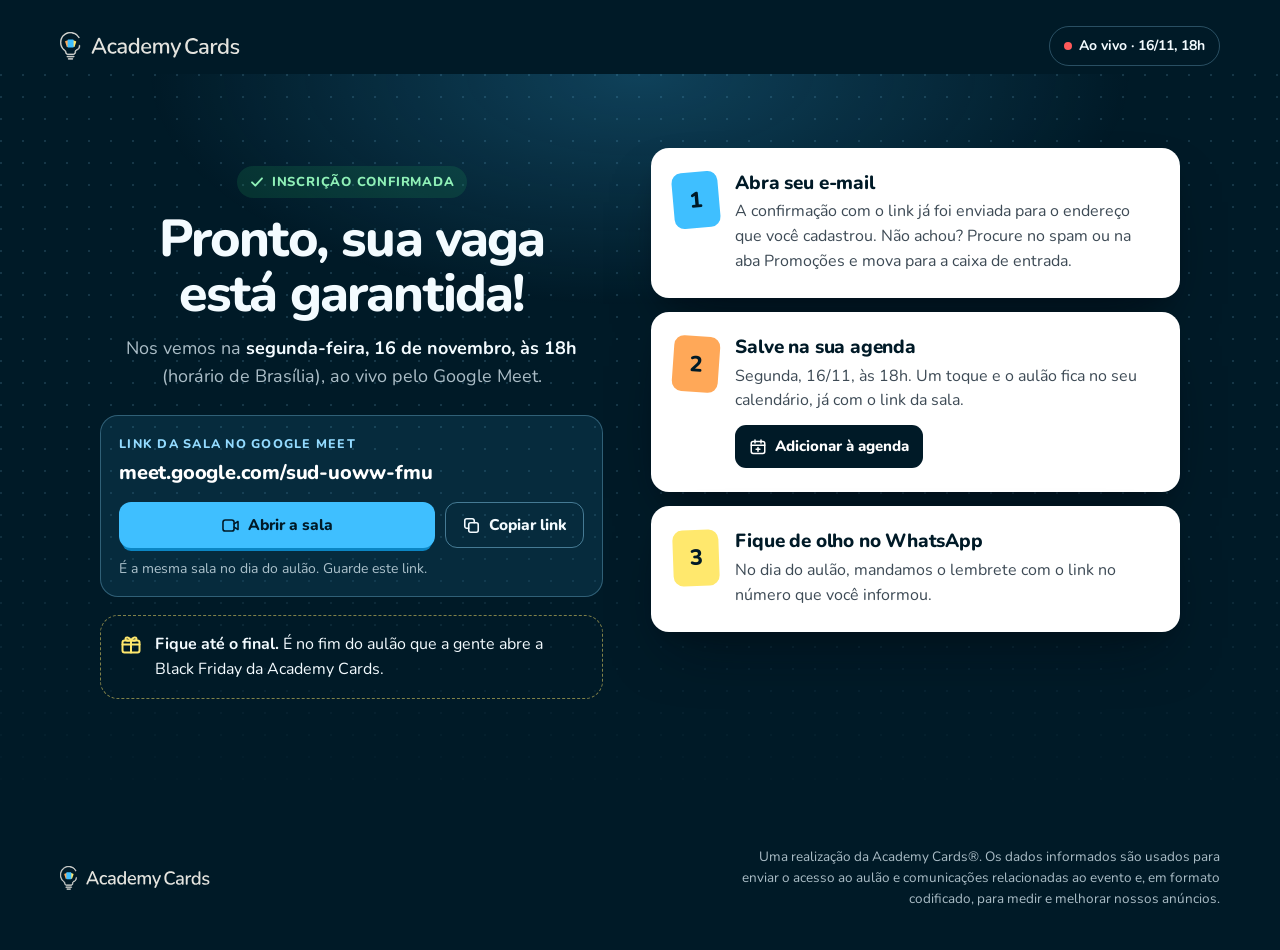
==== commit 2048a42c: "feat(tracking): Lead só com inscrição real, event_id e correspondência avançada no aulão - main.js: " ====
--- a/obrigado.html
+++ b/obrigado.html
@@ -169,7 +169,8 @@
     <p class="footer__fine">
       Uma realização da Academy Cards®.
       Os dados informados são usados para enviar o acesso ao aulão e
-      comunicações relacionadas ao evento.
+      comunicações relacionadas ao evento e, em formato codificado, para medir
+      e melhorar nossos anúncios.
     </p>
   </div>
 </footer>
